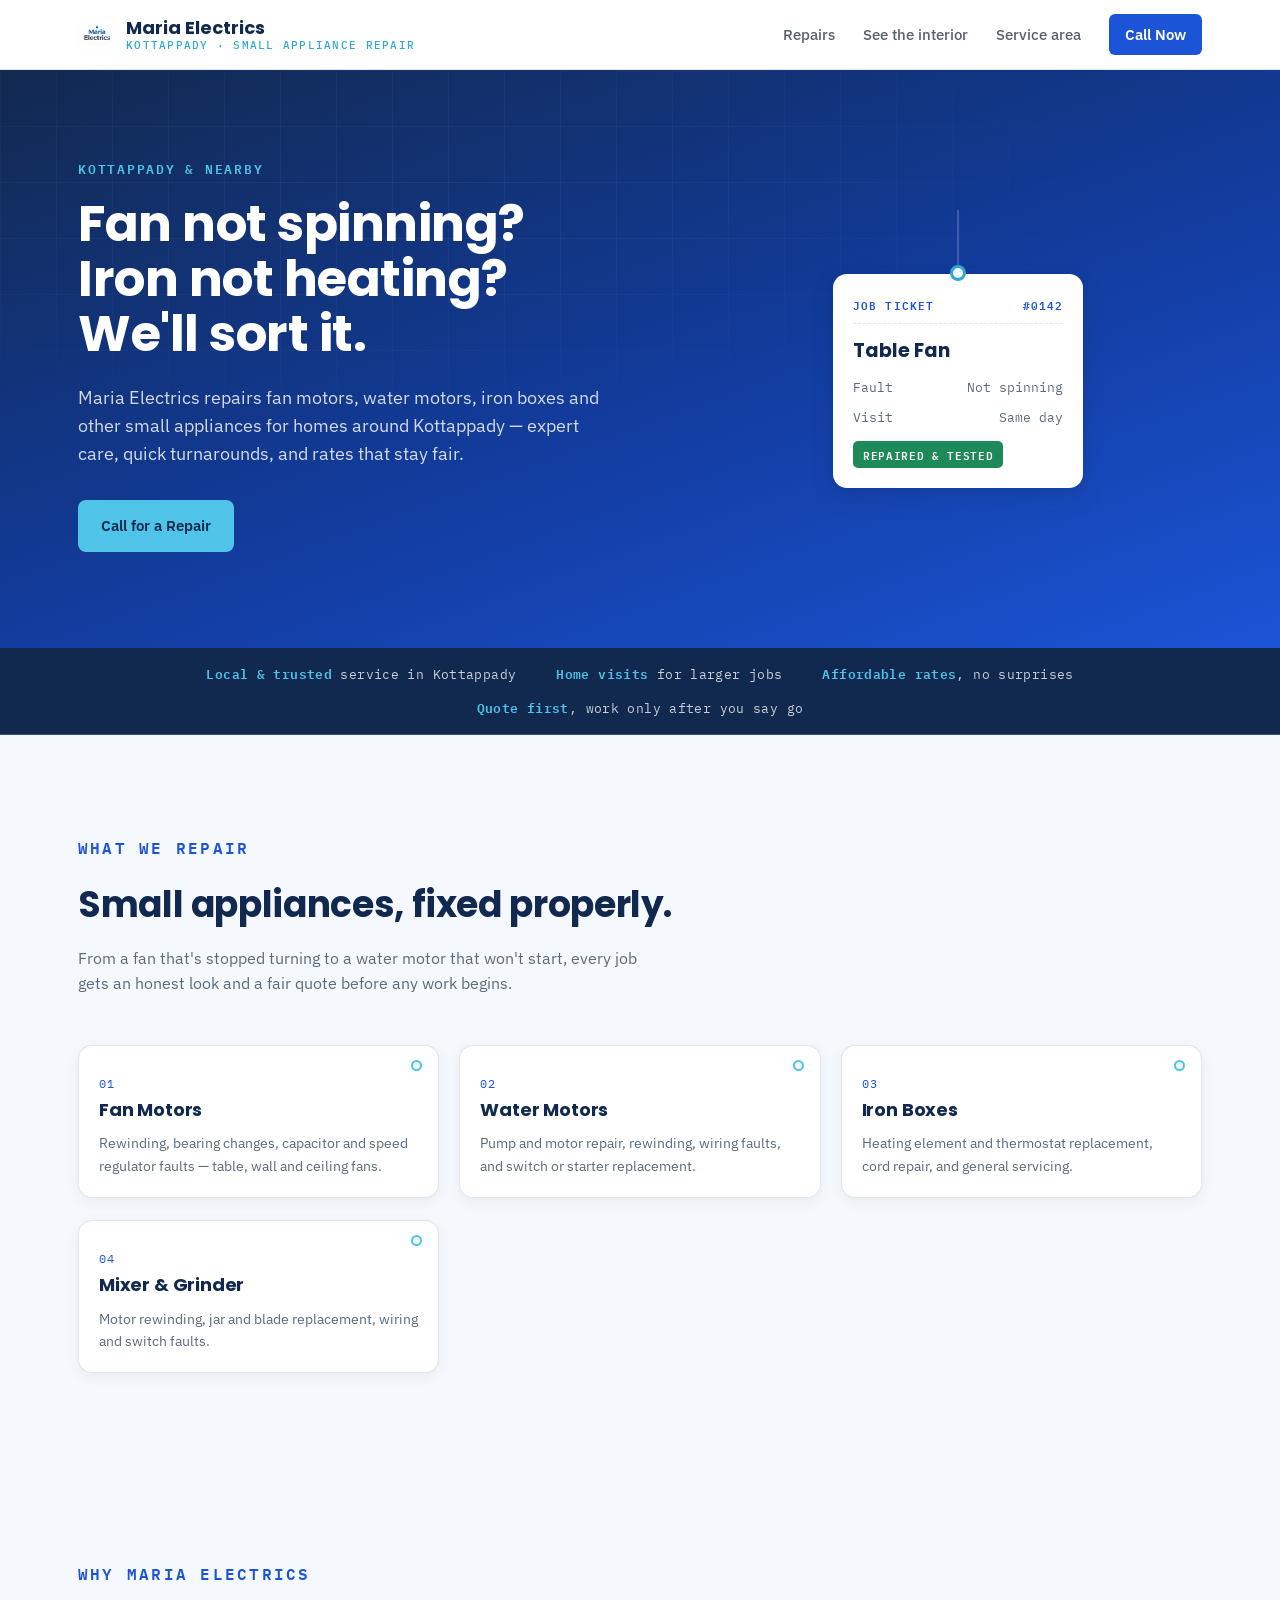
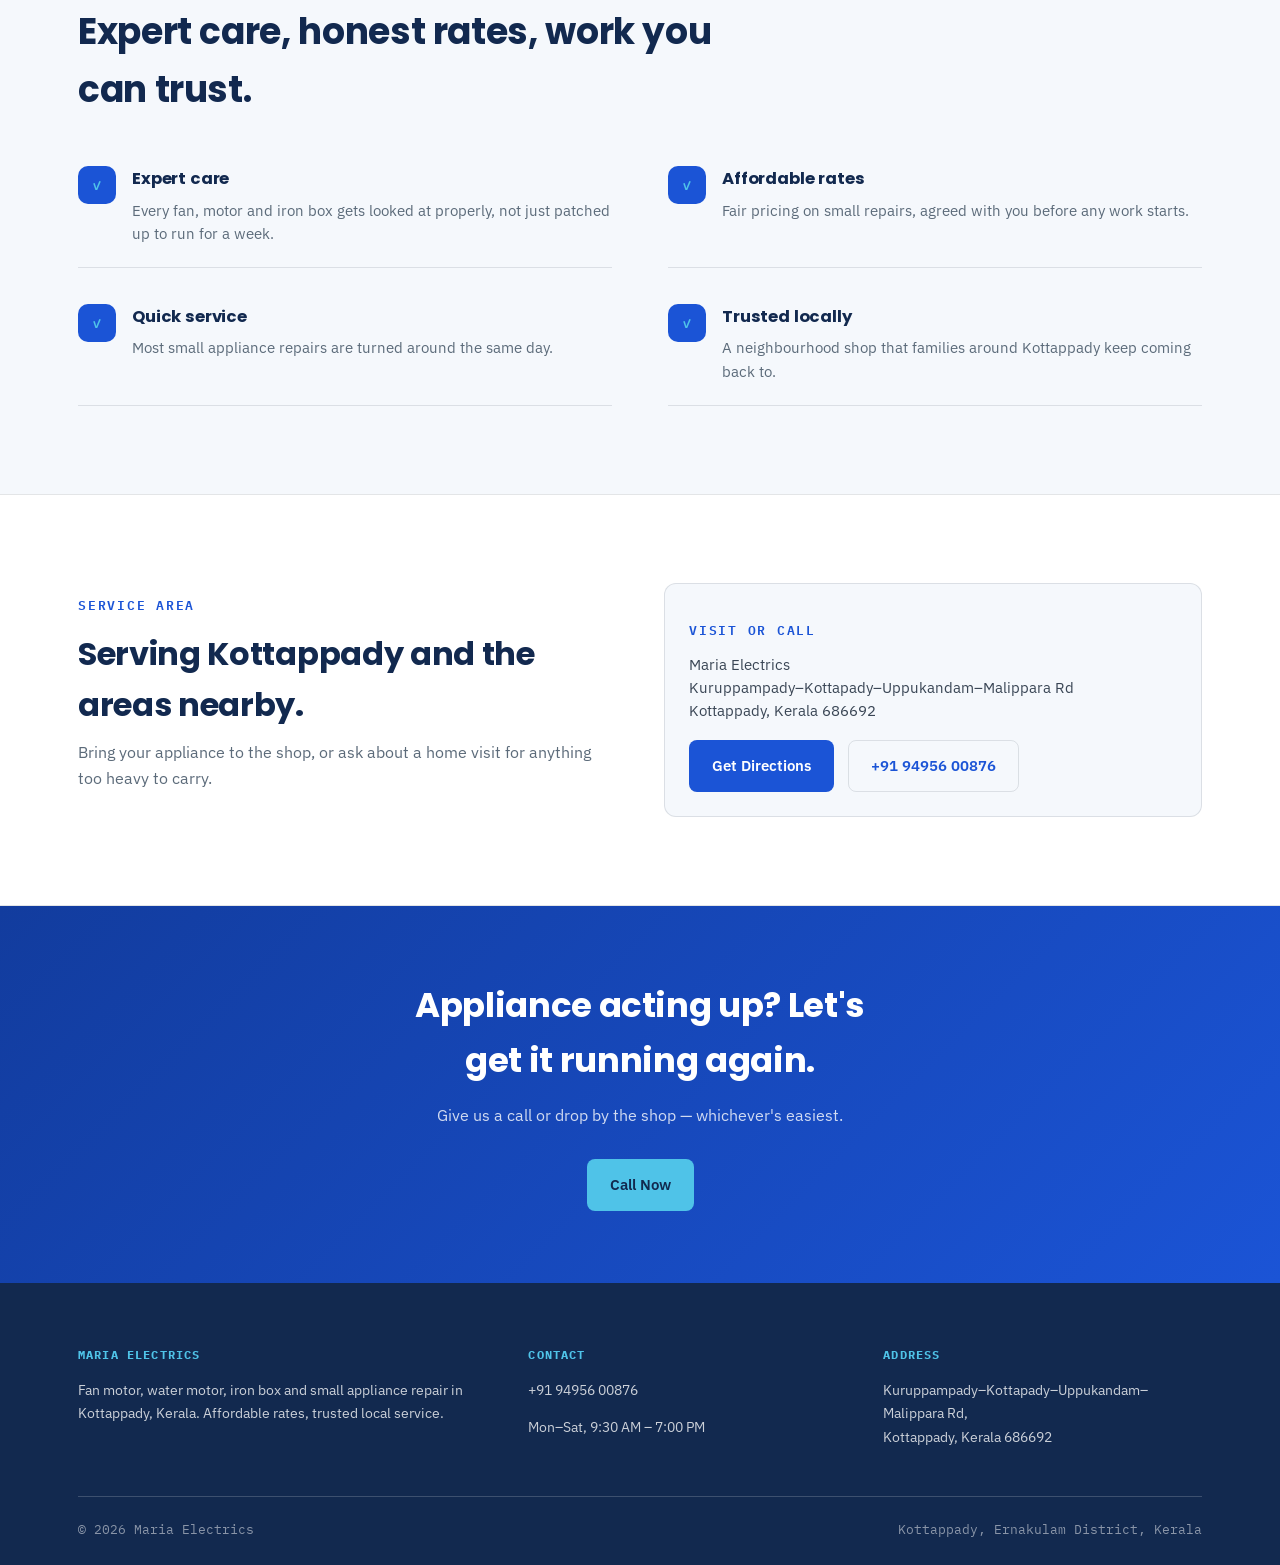
==== index.html @ 31d43aa4 "Update index.html" ====
<!DOCTYPE html>
<html lang="en">
<head>
<meta charset="UTF-8">
<meta name="viewport" content="width=device-width, initial-scale=1.0">
<title>Maria Electrics — Fan, Water Motor &amp; Iron Box Repair, Kottappady</title>
<meta name="description" content="Maria Electrics repairs fan motors, water motors, iron boxes and other small appliances for homes around Kottappady, Kerala. Affordable, quick, trusted local service.">
<link rel="icon" type="image/png" href="maria-electrics-logo.png">
<link rel="preconnect" href="https://fonts.googleapis.com">
<link rel="preconnect" href="https://fonts.gstatic.com" crossorigin>
<link href="https://fonts.googleapis.com/css2?family=Poppins:wght@500;600;700;800&family=IBM+Plex+Sans:wght@400;500;600&family=IBM+Plex+Mono:wght@500;600&display=swap" rel="stylesheet">
<link rel="stylesheet" href="styles.css">
</head>
<body>

<header>
  <div class="nav">
    <a href="#top" class="brand">
      <span class="brand-mark"><img src="maria-electrics-logo.png" alt="Maria Electrics logo"></span>
      <span class="brand-text">Maria Electrics<span>Kottappady · Small Appliance Repair</span></span>
    </a>
    <nav class="links">
      <a href="#services">Repairs</a>
      <a href="inside-the-repair.html">See the interior</a>
      <a href="#area">Service area</a>
      <a href="tel:+919495600876" class="nav-cta">Call Now</a>
    </nav>
  </div>
</header>

<main id="top">

  <!-- HERO -->
  <section class="hero">
    <div class="wrap hero-grid">
      <div>
        <p class="eyebrow">Kottappady &amp; nearby</p>
        <h1>Fan not spinning? Iron not heating? We'll sort it.</h1>
        <p class="lede">Maria Electrics repairs fan motors, water motors, iron boxes and other small appliances for homes around Kottappady — expert care, quick turnarounds, and rates that stay fair.</p>
        <div class="cta-row">
          <a class="btn btn-primary" href="tel:+919495600876">Call for a Repair</a>
        </div>
      </div>
      <div class="hero-tag-wrap">
        <div>
          <div class="hook"></div>
          <div class="tag">
            <div class="tag-hole"></div>
            <div class="tag-eyebrow"><span>Job Ticket</span><span>#0142</span></div>
            <div class="tag-item">Table Fan</div>
            <div class="tag-row"><span>Fault</span><span>Not spinning</span></div>
            <div class="tag-row"><span>Visit</span><span>Same day</span></div>
            <span class="tag-status">Repaired &amp; tested</span>
          </div>
        </div>
      </div>
    </div>
  </section>

  <div class="trust">
    <div class="wrap">
      <span><strong>Local &amp; trusted</strong> service in Kottappady</span>
      <span><strong>Home visits</strong> for larger jobs</span>
      <span><strong>Affordable rates</strong>, no surprises</span>
      <span><strong>Quote first</strong>, work only after you say go</span>
    </div>
  </div>

  <!-- SERVICES -->
  <section class="services" id="services">
    <div class="wrap">
      <div class="section-head">
        <p class="eyebrow">What we repair</p>
        <h2>Small appliances, fixed properly.</h2>
        <p>From a fan that's stopped turning to a water motor that won't start, every job gets an honest look and a fair quote before any work begins.</p>
      </div>
      <div class="service-grid">

        <div class="svc"><div class="svc-hole"></div>
          <span class="svc-no">01</span>
          <h3>Fan Motors</h3>
          <p>Rewinding, bearing changes, capacitor and speed regulator faults — table, wall and ceiling fans.</p>
        </div>

        <div class="svc"><div class="svc-hole"></div>
          <span class="svc-no">02</span>
          <h3>Water Motors</h3>
          <p>Pump and motor repair, rewinding, wiring faults, and switch or starter replacement.</p>
        </div>

        <div class="svc"><div class="svc-hole"></div>
          <span class="svc-no">03</span>
          <h3>Iron Boxes</h3>
          <p>Heating element and thermostat replacement, cord repair, and general servicing.</p>
        </div>

        <div class="svc"><div class="svc-hole"></div>
          <span class="svc-no">04</span>
          <h3>Mixer &amp; Grinder</h3>
          <p>Motor rewinding, jar and blade replacement, wiring and switch faults.</p>
        </div>

      </div>
    </div>
  </section>

  <!-- WHY US -->
  <section class="why">
    <div class="wrap">
      <div class="section-head">
        <p class="eyebrow">Why Maria Electrics</p>
        <h2>Expert care, honest rates, work you can trust.</h2>
      </div>
      <div class="why-grid">
        <div class="why-item">
          <div class="why-mark">✓</div>
          <div><h3>Expert care</h3><p>Every fan, motor and iron box gets looked at properly, not just patched up to run for a week.</p></div>
        </div>
        <div class="why-item">
          <div class="why-mark">✓</div>
          <div><h3>Affordable rates</h3><p>Fair pricing on small repairs, agreed with you before any work starts.</p></div>
        </div>
        <div class="why-item">
          <div class="why-mark">✓</div>
          <div><h3>Quick service</h3><p>Most small appliance repairs are turned around the same day.</p></div>
        </div>
        <div class="why-item">
          <div class="why-mark">✓</div>
          <div><h3>Trusted locally</h3><p>A neighbourhood shop that families around Kottappady keep coming back to.</p></div>
        </div>
      </div>
    </div>
  </section>

  <!-- SERVICE AREA -->
  <section class="area" id="area">
    <div class="wrap area-grid">
      <div>
        <p class="eyebrow" style="color:var(--blue);">Service area</p>
        <h2>Serving Kottappady and the areas nearby.</h2>
        <p style="color:var(--ink-soft); margin-top:10px;">Bring your appliance to the shop, or ask about a home visit for anything too heavy to carry.</p>
      </div>
      <div class="addr-card" id="contact">
        <p class="eyebrow">Visit or call</p>
        <address>
          Maria Electrics<br>
          Kuruppampady–Kottapady–Uppukandam–Malippara Rd<br>
          Kottappady, Kerala 686692
        </address>
        <div class="cta-row">
          <a class="btn btn-primary" href="https://www.google.com/search?sca_esv=02dd35fa167910c1&hl=en&authuser=0&sxsrf=APpeQntZdxmz0Cd2127L7jMZvnrsMXalaQ:1787042710454&q=maria+electric+works+kottappady+address&ludocid=1901605057177535099&sa=X&ved=2ahUKEwiLzNHv5KmWAxVCkeEIHZu9DvUQ6BN6BAgmEAI" target="_blank" rel="noopener">Get Directions</a>
          <a class="btn btn-ghost" style="color:var(--blue); border-color:var(--line);" href="tel:+919495600876">+91 94956 00876</a>
        </div>
      </div>
    </div>
  </section>

  <!-- CTA BANNER -->
  <section class="cta-banner">
    <div class="wrap">
      <h2>Appliance acting up? Let's get it running again.</h2>
      <p>Give us a call or drop by the shop — whichever's easiest.</p>
      <div class="cta-row">
        <a class="btn btn-primary" href="tel:+919495600876">Call Now</a>
      </div>
    </div>
  </section>

</main>

<footer>
  <div class="wrap">
    <div class="foot-grid">
      <div>
        <h4>Maria Electrics</h4>
        <p>Fan motor, water motor, iron box and small appliance repair in Kottappady, Kerala. Affordable rates, trusted local service.</p>
      </div>
      <div>
        <h4>Contact</h4>
        <p><a href="tel:+919495600876">+91 94956 00876</a></p>
        <p>Mon–Sat, 9:30 AM – 7:00 PM</p>
      </div>
      <div>
        <h4>Address</h4>
        <p>Kuruppampady–Kottapady–Uppukandam–Malippara Rd,<br>Kottappady, Kerala 686692</p>
      </div>
    </div>
    <div class="foot-bottom">
      <span>© <span id="year"></span> Maria Electrics</span>
      <span>Kottappady, Ernakulam District, Kerala</span>
    </div>
  </div>
</footer>

<script>
  document.getElementById('year').textContent = new Date().getFullYear();
</script>

</body>
</html>
---- styles.css ----
:root{
    /* palette drawn from the Maria Electrics logo */
    --paper:#F5F8FC;
    --paper-dim:#E9EFF7;
    --ink:#3A4655;
    --ink-soft:#5C6B7A;
    --blue:#1B54D6;
    --blue-deep:#123C9E;
    --blue-ink:#12294F;
    --cyan:#4FC3E8;
    --cyan-deep:#2FA9D4;
    --cream:#FFFFFF;
    --line: rgba(58,70,85,0.14);
    --line-on-blue: rgba(255,255,255,0.18);
    --radius-tag: 4px 16px 4px 16px;
    --shadow-tag: 0 10px 24px rgba(18,41,79,0.14), 0 2px 6px rgba(18,41,79,0.08);
  }

  *{box-sizing:border-box;}
  html{scroll-behavior:smooth;}
  @media (prefers-reduced-motion: reduce){
    html{scroll-behavior:auto;}
    *{animation-duration:0.001ms !important; animation-iteration-count:1 !important; transition-duration:0.001ms !important;}
  }

  body{
    margin:0;
    background:var(--paper);
    color:var(--ink);
    font-family:'IBM Plex Sans', sans-serif;
    font-size:16px;
    line-height:1.6;
    -webkit-font-smoothing:antialiased;
  }

  h1,h2,h3{
    font-family:'Poppins', sans-serif;
    margin:0;
    color:var(--blue-ink);
    letter-spacing:-0.01em;
  }

  a{color:inherit;}
  img{max-width:100%; display:block;}

  .wrap{
    max-width:1180px;
    margin:0 auto;
    padding:0 28px;
  }

  .mono{
    font-family:'IBM Plex Mono', monospace;
    letter-spacing:0.04em;
  }

  .eyebrow{
    font-family:'IBM Plex Mono', monospace;
    text-transform:uppercase;
    font-size:12.5px;
    letter-spacing:0.14em;
    font-weight:600;
  }

  :focus-visible{
    outline:2.5px solid var(--cyan);
    outline-offset:3px;
  }

  /* ---------- NAV ---------- */
  header{
    position:sticky;
    top:0;
    z-index:50;
    background:var(--cream);
    border-bottom:1px solid var(--line);
  }
  .nav{
    display:flex;
    align-items:center;
    justify-content:space-between;
    padding:14px 28px;
    max-width:1180px;
    margin:0 auto;
  }
  .brand{
    display:flex;
    align-items:center;
    gap:10px;
    color:var(--blue-ink);
    text-decoration:none;
  }
  .brand-mark{
    width:38px; height:38px;
    border-radius:9px;
    flex-shrink:0;
    overflow:hidden;
    background:#fff;
    display:flex;align-items:center;justify-content:center;
  }
  .brand-mark img{width:100%; height:100%; object-fit:contain;}
  .brand-text{
    font-family:'Poppins', sans-serif;
    font-weight:700;
    font-size:18px;
    line-height:1.1;
  }
  .brand-text span{
    display:block;
    font-family:'IBM Plex Mono', monospace;
    font-weight:500;
    font-size:10.5px;
    letter-spacing:0.12em;
    color:var(--cyan-deep);
    text-transform:uppercase;
    margin-top:2px;
  }
  nav.links{
    display:flex;
    gap:28px;
    align-items:center;
  }
  nav.links a{
    text-decoration:none;
    color:var(--ink);
    font-size:14.5px;
    font-weight:500;
    opacity:0.85;
    transition:opacity 0.15s ease;
  }
  nav.links a:hover{opacity:1;}
  .nav-cta{
    background:var(--blue);
    color:#fff !important;
    padding:9px 16px;
    border-radius:6px;
    font-weight:600 !important;
    opacity:1 !important;
  }
  .nav-cta:hover{background:var(--blue-deep);}
  @media (max-width:760px){
    nav.links a:not(.nav-cta){display:none;}
  }

  /* ---------- HERO ---------- */
  .hero{
    background: linear-gradient(160deg, var(--blue-ink) 0%, var(--blue-deep) 55%, var(--blue) 100%);
    color:#fff;
    position:relative;
    overflow:hidden;
    padding:76px 0 96px;
  }
  .hero::before{
    content:"";
    position:absolute;
    inset:0;
    background-image:
      linear-gradient(var(--line-on-blue) 1px, transparent 1px),
      linear-gradient(90deg, var(--line-on-blue) 1px, transparent 1px);
    background-size:56px 56px;
    opacity:0.3;
    mask-image:radial-gradient(ellipse 80% 60% at 30% 20%, black, transparent 75%);
  }
  .hero-grid{
    position:relative;
    display:grid;
    grid-template-columns:1.1fr 0.9fr;
    gap:40px;
    align-items:center;
  }
  @media (max-width:900px){
    .hero-grid{grid-template-columns:1fr; text-align:left;}
    .hero-tag-wrap{margin-top:44px; justify-content:flex-start;}
  }
  .hero .eyebrow{color:var(--cyan);}
  .hero h1{
    font-size:clamp(32px, 4.8vw, 50px);
    line-height:1.1;
    margin:18px 0 22px;
    max-width:14ch;
    color:#fff;
  }
  .hero p.lede{
    font-size:17.5px;
    color:rgba(255,255,255,0.82);
    max-width:48ch;
    margin-bottom:32px;
  }
  .cta-row{
    display:flex;
    gap:14px;
    flex-wrap:wrap;
  }
  .btn{
    display:inline-flex;
    align-items:center;
    gap:8px;
    padding:13px 22px;
    border-radius:8px;
    font-weight:600;
    font-size:15px;
    text-decoration:none;
    border:1.5px solid transparent;
    transition:transform 0.15s ease, background 0.15s ease;
  }
  .btn:hover{transform:translateY(-1px);}
  .btn-primary{
    background:var(--cyan);
    color:var(--blue-ink);
  }
  .btn-primary:hover{background:#7ad4ee;}
  .btn-ghost{
    background:transparent;
    color:#fff;
    border-color:var(--line-on-blue);
  }
  .btn-ghost:hover{background:rgba(255,255,255,0.08);}

  /* hanging repair tag — signature element */
  .hero-tag-wrap{
    display:flex;
    justify-content:center;
    position:relative;
  }
  .hook{
    width:2px;
    height:64px;
    background:var(--line-on-blue);
    margin:0 auto;
  }
  .tag{
    position:relative;
    background:#fff;
    color:var(--ink);
    width:250px;
    border-radius:14px;
    box-shadow:var(--shadow-tag);
    padding:22px 20px 20px;
    transform-origin:top center;
    animation:sway 5.5s ease-in-out infinite;
  }
  @keyframes sway{
    0%,100%{transform:rotate(-2.5deg);}
    50%{transform:rotate(2.5deg);}
  }
  .tag-hole{
    position:absolute;
    top:-9px; left:50%;
    transform:translateX(-50%);
    width:16px; height:16px;
    border-radius:50%;
    background:var(--paper);
    border:3px solid var(--cyan-deep);
  }
  .tag-eyebrow{
    font-family:'IBM Plex Mono', monospace;
    font-size:11px;
    letter-spacing:0.1em;
    text-transform:uppercase;
    color:var(--blue);
    font-weight:600;
    border-bottom:1px dashed var(--line);
    padding-bottom:10px;
    margin-bottom:12px;
    display:flex;
    justify-content:space-between;
  }
  .tag-item{font-family:'Poppins',sans-serif; font-weight:700; font-size:19px; margin-bottom:4px; color:var(--blue-ink);}
  .tag-row{
    display:flex;
    justify-content:space-between;
    font-size:12.5px;
    color:var(--ink-soft);
    margin-top:10px;
    font-family:'IBM Plex Mono', monospace;
  }
  .tag-status{
    display:inline-block;
    margin-top:14px;
    background:#1E8A5A;
    color:#fff;
    font-size:11px;
    font-weight:600;
    letter-spacing:0.06em;
    padding:5px 10px;
    border-radius:5px;
    text-transform:uppercase;
    font-family:'IBM Plex Mono', monospace;
  }

  /* ---------- TRUST STRIP ---------- */
  .trust{
    background:var(--blue-ink);
    color:#fff;
    padding:16px 0;
    border-bottom:1px solid var(--line-on-blue);
  }
  .trust .wrap{
    display:flex;
    flex-wrap:wrap;
    gap:14px 40px;
    justify-content:center;
    font-family:'IBM Plex Mono', monospace;
    font-size:12.5px;
    letter-spacing:0.03em;
    color:rgba(255,255,255,0.78);
    text-align:center;
  }
  .trust strong{color:var(--cyan); font-weight:600;}

  /* ---------- SECTIONS GENERAL ---------- */
  section{padding:88px 0;}
  .section-head{
    max-width:640px;
    margin-bottom:48px;
  }
  .section-head .eyebrow{color:var(--blue);}
  .section-head h2{
    font-size:clamp(26px,3.4vw,36px);
    margin-top:12px;
  }
  .section-head p{
    color:var(--ink-soft);
    margin-top:12px;
    font-size:16px;
    max-width:56ch;
  }

  /* ---------- SERVICES (tag grid) ---------- */
  .services{background:var(--paper);}
  .service-grid{
    display:grid;
    grid-template-columns:repeat(3, 1fr);
    gap:22px 20px;
  }
  @media (max-width:900px){.service-grid{grid-template-columns:repeat(2,1fr);}}
  @media (max-width:560px){.service-grid{grid-template-columns:1fr;}}

  .svc{
    background:#fff;
    border-radius:14px;
    padding:24px 20px 20px;
    position:relative;
    box-shadow:0 4px 14px rgba(18,41,79,0.06);
    border:1px solid var(--line);
  }
  .svc-hole{
    position:absolute;
    top:14px; right:16px;
    width:11px;height:11px;
    border-radius:50%;
    border:2.5px solid var(--cyan);
    background:var(--paper);
  }
  .svc h3{
    font-size:18px;
    padding-right:20px;
  }
  .svc p{
    color:var(--ink-soft);
    font-size:14px;
    margin:8px 0 0;
  }
  .svc-no{
    font-family:'IBM Plex Mono', monospace;
    font-size:11.5px;
    color:var(--blue);
    letter-spacing:0.08em;
  }

  /* ---------- PROCESS ---------- */
  .process{background:var(--blue-ink); color:#fff;}
  .process .section-head .eyebrow{color:var(--cyan);}
  .process .section-head p{color:rgba(255,255,255,0.75);}
  .steps{
    display:grid;
    grid-template-columns:repeat(4,1fr);
    gap:0;
    border-top:1px solid var(--line-on-blue);
  }
  @media (max-width:900px){.steps{grid-template-columns:1fr 1fr;}}
  @media (max-width:560px){.steps{grid-template-columns:1fr;}}
  .step{
    padding:26px 22px 26px 0;
    border-right:1px solid var(--line-on-blue);
  }
  .steps .step:last-child{border-right:none;}
  .step-no{
    font-family:'IBM Plex Mono', monospace;
    color:var(--cyan);
    font-size:13px;
    font-weight:600;
  }
  .step h3{
    font-size:18px;
    margin:10px 0 8px;
    color:#fff;
  }
  .step p{
    color:rgba(255,255,255,0.72);
    font-size:14px;
    margin:0;
  }

  /* ---------- WHY US ---------- */
  .why{background:var(--paper);}
  .why-grid{
    display:grid;
    grid-template-columns:1fr 1fr;
    gap:36px 56px;
  }
  @media (max-width:760px){.why-grid{grid-template-columns:1fr;}}
  .why-item{
    display:flex;
    gap:16px;
    padding-bottom:22px;
    border-bottom:1px solid var(--line);
  }
  .why-mark{
    flex-shrink:0;
    width:38px; height:38px;
    border-radius:10px;
    background:var(--blue);
    color:var(--cyan);
    display:flex;align-items:center;justify-content:center;
    font-family:'IBM Plex Mono', monospace;
    font-weight:600;
    font-size:13px;
  }
  .why-item h3{font-size:16.5px; margin-bottom:6px;}
  .why-item p{font-size:14.5px; color:var(--ink-soft); margin:0;}

  /* ---------- SERVICE AREA ---------- */
  .area{background:#fff; border-top:1px solid var(--line); border-bottom:1px solid var(--line);}
  .area-grid{
    display:grid;
    grid-template-columns:1fr 1fr;
    gap:48px;
    align-items:start;
  }
  @media (max-width:820px){.area-grid{grid-template-columns:1fr;}}
  .area h2{font-size:clamp(24px,3vw,32px);}
  .villages{
    list-style:none;
    padding:0;
    margin:20px 0 0;
    display:flex;
    flex-wrap:wrap;
    gap:10px;
  }
  .villages li{
    font-family:'IBM Plex Mono', monospace;
    font-size:12.5px;
    letter-spacing:0.03em;
    border:1px solid var(--cyan);
    color:var(--blue);
    padding:6px 12px;
    border-radius:999px;
  }
  .addr-card{
    background:var(--paper);
    border:1px solid var(--line);
    border-radius:12px;
    padding:24px;
  }
  .addr-card .eyebrow{color:var(--blue);}
  .addr-card address{
    font-style:normal;
    margin:12px 0 18px;
    font-size:15px;
    line-height:1.55;
  }
  .addr-card .btn-primary{background:var(--blue); color:#fff;}
  .addr-card .btn-primary:hover{background:var(--blue-deep);}

  /* ---------- CTA BANNER ---------- */
  .cta-banner{
    background: linear-gradient(135deg, var(--blue-deep), var(--blue));
    color:#fff;
    text-align:center;
    padding:72px 0;
  }
  .cta-banner h2{
    font-size:clamp(24px,3.6vw,34px);
    max-width:22ch;
    margin:0 auto 14px;
    color:#fff;
  }
  .cta-banner p{
    color:rgba(255,255,255,0.8);
    margin-bottom:30px;
  }
  .cta-banner .cta-row{justify-content:center;}

  /* ---------- PAGE HEADER (interior page) ---------- */
  .page-hero{
    background: linear-gradient(160deg, var(--blue-ink) 0%, var(--blue-deep) 55%, var(--blue) 100%);
    color:#fff;
    padding:56px 0 48px;
  }
  .page-hero .eyebrow{color:var(--cyan);}
  .page-hero h1{
    color:#fff;
    font-size:clamp(28px,4vw,42px);
    margin:14px 0 12px;
    max-width:18ch;
  }
  .page-hero p{
    color:rgba(255,255,255,0.82);
    max-width:52ch;
    font-size:16px;
  }
  .page-hero .hint{
    display:inline-flex;
    align-items:center;
    gap:8px;
    margin-top:20px;
    font-family:'IBM Plex Mono', monospace;
    font-size:12.5px;
    letter-spacing:0.04em;
    color:var(--cyan);
    border:1px solid rgba(79,195,232,0.4);
    padding:8px 14px;
    border-radius:999px;
  }

  /* ---------- SVG helper fills ---------- */
  .sv-blue{fill:var(--blue);}
  .sv-blue-ink{fill:var(--blue-ink);}
  .sv-cyan{fill:var(--cyan);}
  .sv-ink{fill:var(--ink);}
  .sv-ink-soft{fill:var(--ink-soft);}
  .sv-paper{fill:var(--paper);}
  .sv-paper-dim{fill:var(--paper-dim);}
  .sv-white{fill:#fff;}
  .sv-copper{fill:#C9822E;}
  .sv-stroke-ink{stroke:var(--ink); fill:none;}
  .sv-stroke-soft{stroke:var(--ink-soft); fill:none;}

  /* ---------- EXPLODED PARTS DIAGRAMS ---------- */
  .exploded-section{background:var(--paper);}
  .exploded-grid{
    display:grid;
    grid-template-columns:repeat(3, 1fr);
    gap:26px;
  }
  @media (max-width:980px){.exploded-grid{grid-template-columns:repeat(2,1fr);}}
  @media (max-width:620px){.exploded-grid{grid-template-columns:1fr;}}
  .exploded-card{
    background:#fff;
    border:1px solid var(--line);
    border-radius:16px;
    overflow:hidden;
    box-shadow:0 4px 14px rgba(18,41,79,0.06);
    display:flex;
    flex-direction:column;
  }
  .exploder{
    position:relative;
    background: radial-gradient(ellipse 90% 70% at 50% 30%, #ffffff 0%, var(--paper-dim) 100%);
    aspect-ratio:5/7;
    overflow:hidden;
    cursor:pointer;
  }
  .exploder svg{
    position:absolute;
    inset:0;
    width:100%;
    height:100%;
    display:block;
    overflow:visible;
  }
  .exploder .part{
    transition:transform 0.6s cubic-bezier(.22,.85,.28,1);
  }
  .exploder:not(:hover):not(.exploded) .part{
    transform:translateY(var(--cy,0px));
  }
  .exploder .part-label-group{
    opacity:0;
    transition:opacity 0.3s ease 0.05s;
  }
  .exploder:hover .part-label-group,
  .exploder.exploded .part-label-group{
    opacity:1;
  }
  .exploder-hint{
    position:absolute;
    left:50%; bottom:16px;
    transform:translateX(-50%);
    display:inline-flex;
    align-items:center;
    gap:6px;
    background:rgba(18,41,79,0.85);
    color:#fff;
    font-family:'IBM Plex Mono', monospace;
    font-size:10.5px;
    letter-spacing:0.05em;
    padding:6px 12px;
    border-radius:999px;
    white-space:nowrap;
    opacity:1;
    transition:opacity 0.25s ease;
    pointer-events:none;
  }
  .exploder:hover .exploder-hint,
  .exploder.exploded .exploder-hint{opacity:0;}
  .exploder-title{
    position:absolute;
    top:14px; left:14px;
    z-index:5;
    font-family:'IBM Plex Mono', monospace;
    font-size:10.5px;
    letter-spacing:0.06em;
    text-transform:uppercase;
    color:var(--blue);
    background:rgba(255,255,255,0.9);
    padding:5px 10px;
    border-radius:999px;
    pointer-events:none;
  }
  .exploded-caption{padding:20px 20px 22px;}
  .exploded-caption .svc-no{display:block; margin-bottom:4px;}
  .exploded-caption h2{font-size:19px; margin-bottom:6px;}
  .exploded-caption p{font-size:13.5px; color:var(--ink-soft); margin:0;}

  /* ---------- FOOTER ---------- */
  footer{
    background:var(--blue-ink);
    color:rgba(255,255,255,0.82);
    padding:48px 0 26px;
    font-size:14px;
  }
  .foot-grid{
    display:grid;
    grid-template-columns:1.3fr 1fr 1fr;
    gap:36px;
    padding-bottom:32px;
    border-bottom:1px solid var(--line-on-blue);
  }
  @media (max-width:700px){.foot-grid{grid-template-columns:1fr; gap:28px;}}
  footer h4{
    font-family:'IBM Plex Mono', monospace;
    text-transform:uppercase;
    font-size:11.5px;
    letter-spacing:0.1em;
    color:var(--cyan);
    margin-bottom:12px;
  }
  footer p, footer a{
    color:rgba(255,255,255,0.78);
    text-decoration:none;
    line-height:1.7;
  }
  footer a:hover{color:#fff;}
  .foot-bottom{
    display:flex;
    justify-content:space-between;
    flex-wrap:wrap;
    gap:10px;
    padding-top:22px;
    font-size:12.5px;
    color:rgba(255,255,255,0.5);
    font-family:'IBM Plex Mono', monospace;
  }
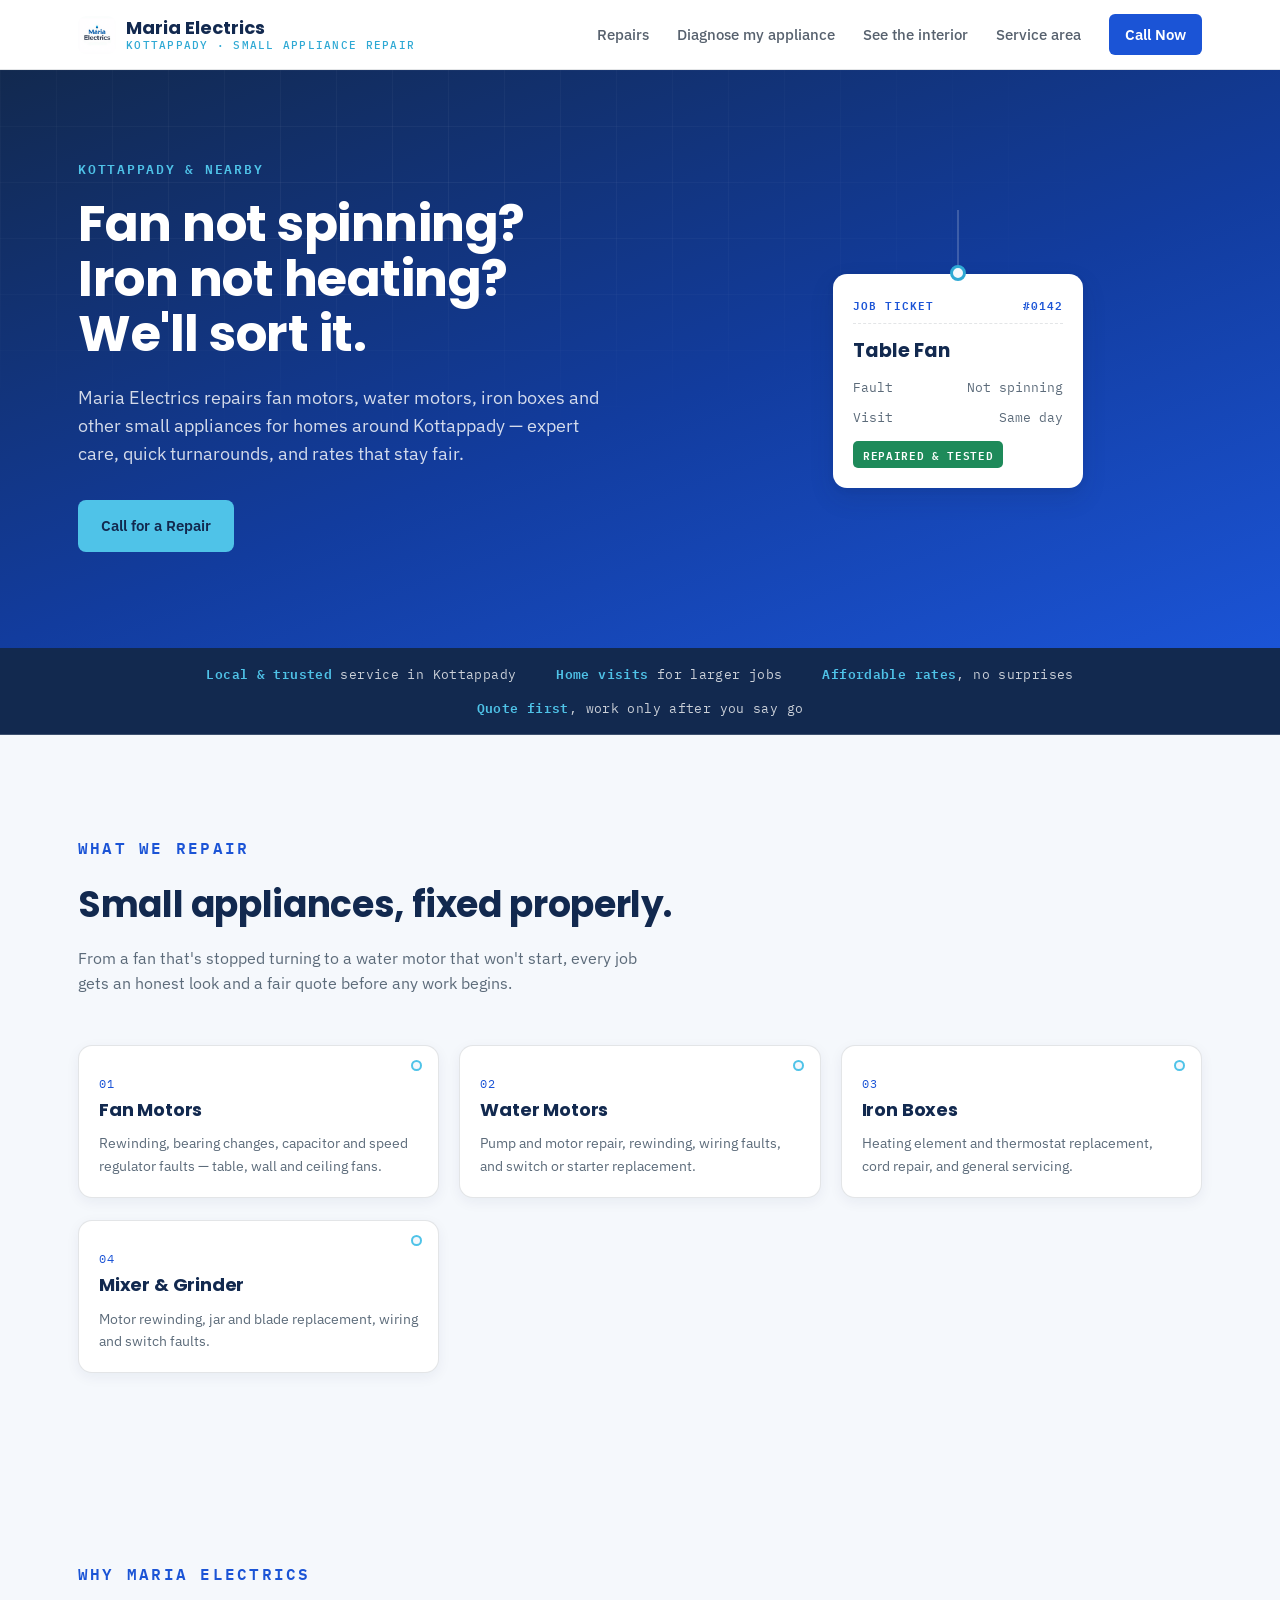
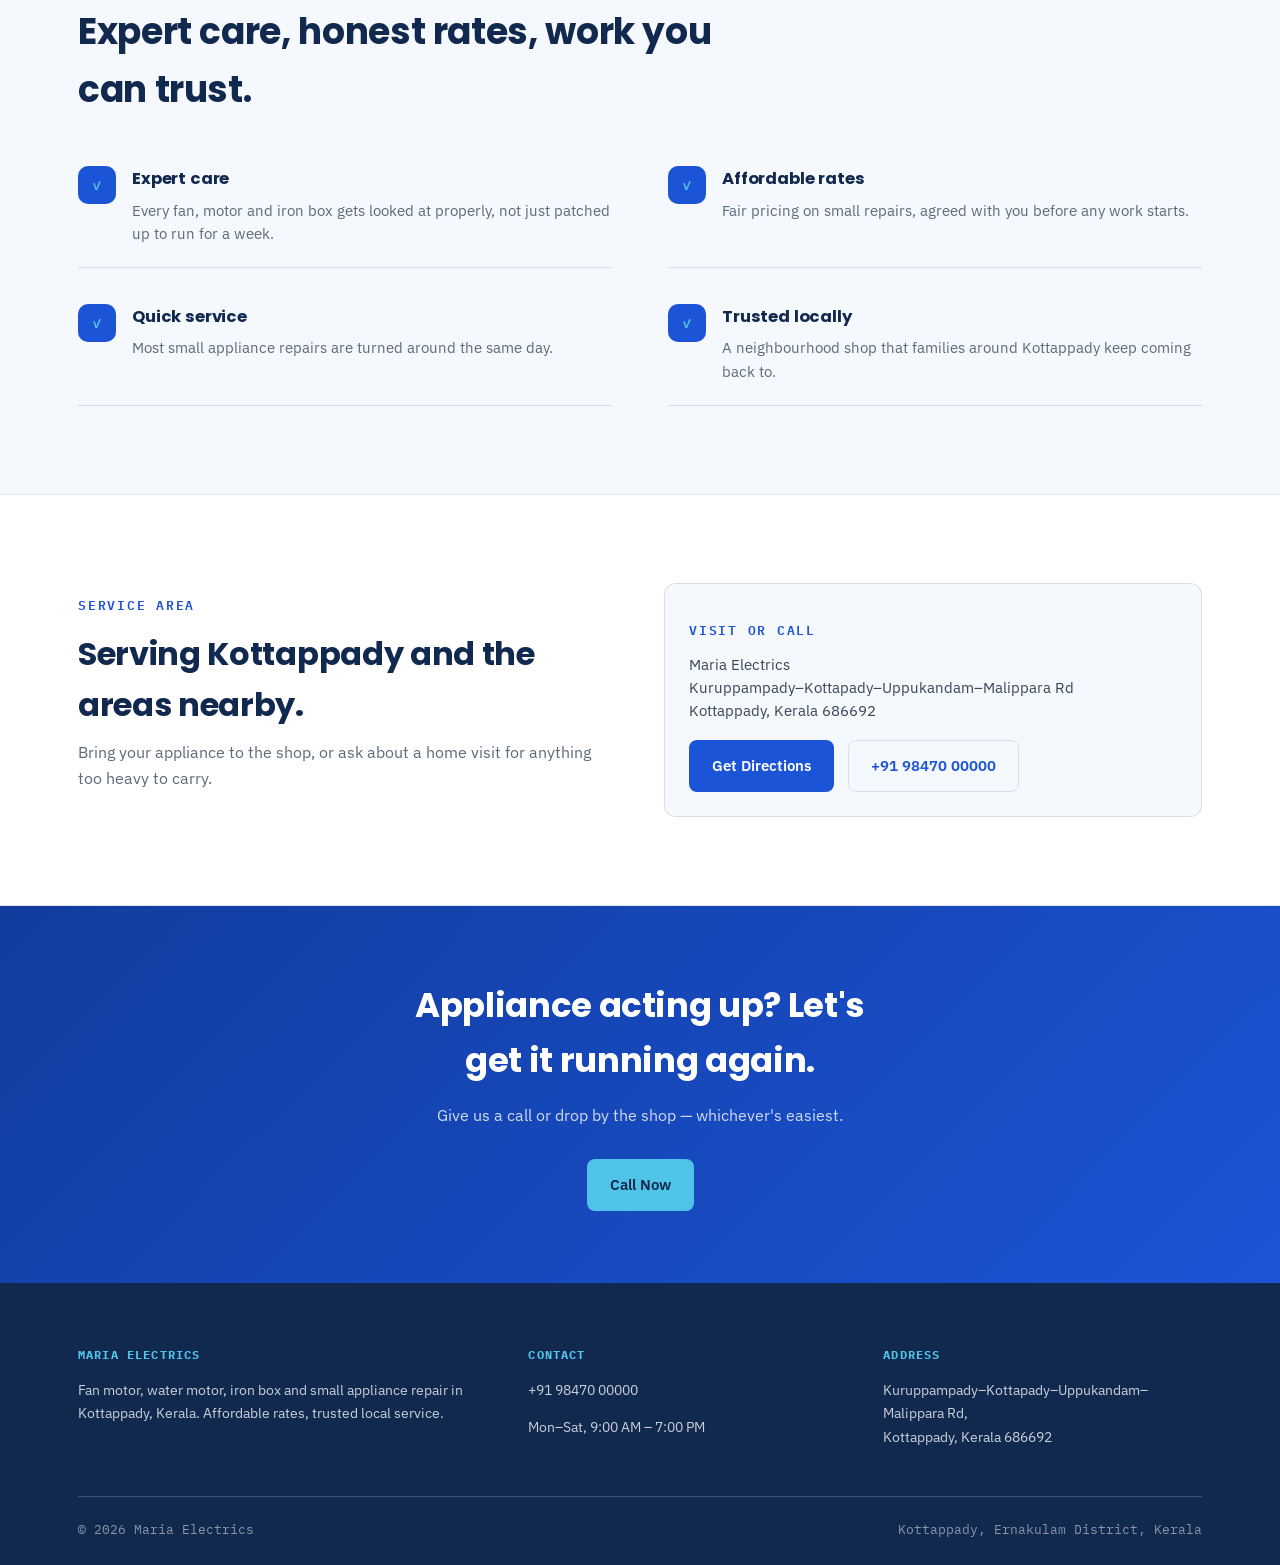
==== commit ad01c58a: "Add files via upload" ====
--- a/index.html
+++ b/index.html
@@ -21,9 +21,10 @@
     </a>
     <nav class="links">
       <a href="#services">Repairs</a>
+      <a href="diagnose.html">Diagnose my appliance</a>
       <a href="inside-the-repair.html">See the interior</a>
       <a href="#area">Service area</a>
-      <a href="tel:+919495600876" class="nav-cta">Call Now</a>
+      <a href="tel:+919847000000" class="nav-cta">Call Now</a>
     </nav>
   </div>
 </header>
@@ -38,7 +39,7 @@
         <h1>Fan not spinning? Iron not heating? We'll sort it.</h1>
         <p class="lede">Maria Electrics repairs fan motors, water motors, iron boxes and other small appliances for homes around Kottappady — expert care, quick turnarounds, and rates that stay fair.</p>
         <div class="cta-row">
-          <a class="btn btn-primary" href="tel:+919495600876">Call for a Repair</a>
+          <a class="btn btn-primary" href="tel:+919847000000">Call for a Repair</a>
         </div>
       </div>
       <div class="hero-tag-wrap">
@@ -149,7 +150,7 @@
         </address>
         <div class="cta-row">
           <a class="btn btn-primary" href="https://www.google.com/search?sca_esv=02dd35fa167910c1&hl=en&authuser=0&sxsrf=APpeQntZdxmz0Cd2127L7jMZvnrsMXalaQ:1787042710454&q=maria+electric+works+kottappady+address&ludocid=1901605057177535099&sa=X&ved=2ahUKEwiLzNHv5KmWAxVCkeEIHZu9DvUQ6BN6BAgmEAI" target="_blank" rel="noopener">Get Directions</a>
-          <a class="btn btn-ghost" style="color:var(--blue); border-color:var(--line);" href="tel:+919495600876">+91 94956 00876</a>
+          <a class="btn btn-ghost" style="color:var(--blue); border-color:var(--line);" href="tel:+919847000000">+91 98470 00000</a>
         </div>
       </div>
     </div>
@@ -161,7 +162,7 @@
       <h2>Appliance acting up? Let's get it running again.</h2>
       <p>Give us a call or drop by the shop — whichever's easiest.</p>
       <div class="cta-row">
-        <a class="btn btn-primary" href="tel:+919495600876">Call Now</a>
+        <a class="btn btn-primary" href="tel:+919847000000">Call Now</a>
       </div>
     </div>
   </section>
@@ -177,8 +178,8 @@
       </div>
       <div>
         <h4>Contact</h4>
-        <p><a href="tel:+919495600876">+91 94956 00876</a></p>
-        <p>Mon–Sat, 9:30 AM – 7:00 PM</p>
+        <p><a href="tel:+919847000000">+91 98470 00000</a></p>
+        <p>Mon–Sat, 9:00 AM – 7:00 PM</p>
       </div>
       <div>
         <h4>Address</h4>
--- a/styles.css
+++ b/styles.css
@@ -1,4 +1,4 @@
-:root{
+  :root{
     /* palette drawn from the Maria Electrics logo */
     --paper:#F5F8FC;
     --paper-dim:#E9EFF7;
@@ -624,6 +624,131 @@
   .exploded-caption h2{font-size:19px; margin-bottom:6px;}
   .exploded-caption p{font-size:13.5px; color:var(--ink-soft); margin:0;}
 
+  /* ---------- DIAGNOSTIC TOOL ---------- */
+  .diag-section{background:var(--paper);}
+  .diag-breadcrumb{
+    display:flex;
+    gap:8px;
+    align-items:center;
+    flex-wrap:wrap;
+    font-family:'IBM Plex Mono', monospace;
+    font-size:12px;
+    letter-spacing:0.04em;
+    color:var(--ink-soft);
+    margin-bottom:30px;
+  }
+  .diag-breadcrumb .dash{color:var(--line);}
+  .diag-breadcrumb .done{color:var(--blue); font-weight:600;}
+
+  .appliance-grid{
+    display:grid;
+    grid-template-columns:repeat(5, 1fr);
+    gap:14px;
+  }
+  @media (max-width:860px){.appliance-grid{grid-template-columns:repeat(3,1fr);}}
+  @media (max-width:520px){.appliance-grid{grid-template-columns:repeat(2,1fr);}}
+
+  .appliance-btn{
+    background:#fff;
+    border:1.5px solid var(--line);
+    border-radius:14px;
+    padding:20px 10px 16px;
+    display:flex;
+    flex-direction:column;
+    align-items:center;
+    gap:10px;
+    cursor:pointer;
+    color:var(--ink-soft);
+    font-family:'IBM Plex Sans', sans-serif;
+    transition: border-color 0.15s ease, box-shadow 0.15s ease, color 0.15s ease;
+  }
+  .appliance-btn svg{width:38px; height:38px; stroke:currentColor;}
+  .appliance-btn span{font-weight:600; font-size:13.5px; color:var(--ink); text-align:center;}
+  .appliance-btn:hover{border-color:var(--cyan);}
+  .appliance-btn.active{
+    border-color:var(--blue);
+    color:var(--blue);
+    box-shadow:0 0 0 3px rgba(27,84,214,0.12);
+  }
+
+  .symptom-panel{margin-top:40px;}
+  .symptom-list{display:flex; flex-direction:column; gap:10px;}
+  .symptom-btn{
+    text-align:left;
+    background:#fff;
+    border:1.5px solid var(--line);
+    border-radius:10px;
+    padding:14px 16px;
+    cursor:pointer;
+    font-size:14.5px;
+    color:var(--ink);
+    font-family:'IBM Plex Sans', sans-serif;
+    display:flex;
+    justify-content:space-between;
+    align-items:center;
+    gap:12px;
+    transition:border-color 0.15s ease;
+  }
+  .symptom-btn:hover{border-color:var(--cyan);}
+  .symptom-btn.active{border-color:var(--blue); background:var(--paper-dim);}
+  .symptom-btn .arrow{color:var(--blue); font-weight:700; flex-shrink:0;}
+
+  .diagnosis-card{
+    margin-top:40px;
+    background:#fff;
+    border:1.5px solid var(--line);
+    border-radius:16px;
+    padding:30px 28px;
+    box-shadow:0 4px 14px rgba(18,41,79,0.06);
+  }
+  .diagnosis-card h3{font-size:21px; margin:10px 0 10px;}
+  .diagnosis-card p.cause{color:var(--ink-soft); font-size:15px; margin-bottom:22px; max-width:62ch;}
+
+  .danger-banner{
+    display:flex;
+    gap:10px;
+    align-items:flex-start;
+    background:#FDECEC;
+    border:1px solid #F3B9B9;
+    color:#9A2A2A;
+    padding:14px 16px;
+    border-radius:10px;
+    font-size:13.5px;
+    margin-bottom:22px;
+  }
+  .danger-banner strong{display:block; margin-bottom:2px;}
+
+  .book-form{
+    display:grid;
+    grid-template-columns:1fr 1fr;
+    gap:12px;
+    margin-bottom:18px;
+    max-width:560px;
+  }
+  @media (max-width:560px){.book-form{grid-template-columns:1fr;}}
+  .book-form input{
+    padding:11px 13px;
+    border:1.5px solid var(--line);
+    border-radius:8px;
+    font-family:'IBM Plex Sans', sans-serif;
+    font-size:14px;
+    color:var(--ink);
+    background:var(--paper);
+  }
+  .book-form input:focus{outline:none; border-color:var(--blue);}
+  .diag-reset{
+    background:none;
+    border:none;
+    color:var(--ink-soft);
+    text-decoration:underline;
+    font-size:13px;
+    cursor:pointer;
+    font-family:'IBM Plex Sans', sans-serif;
+    padding:0;
+    margin-top:28px;
+  }
+  .diag-reset:hover{color:var(--ink);}
+
   /* ---------- FOOTER ---------- */
   footer{
     background:var(--blue-ink);
@@ -662,4 +787,4 @@
     font-size:12.5px;
     color:rgba(255,255,255,0.5);
     font-family:'IBM Plex Mono', monospace;
-  }
+  }
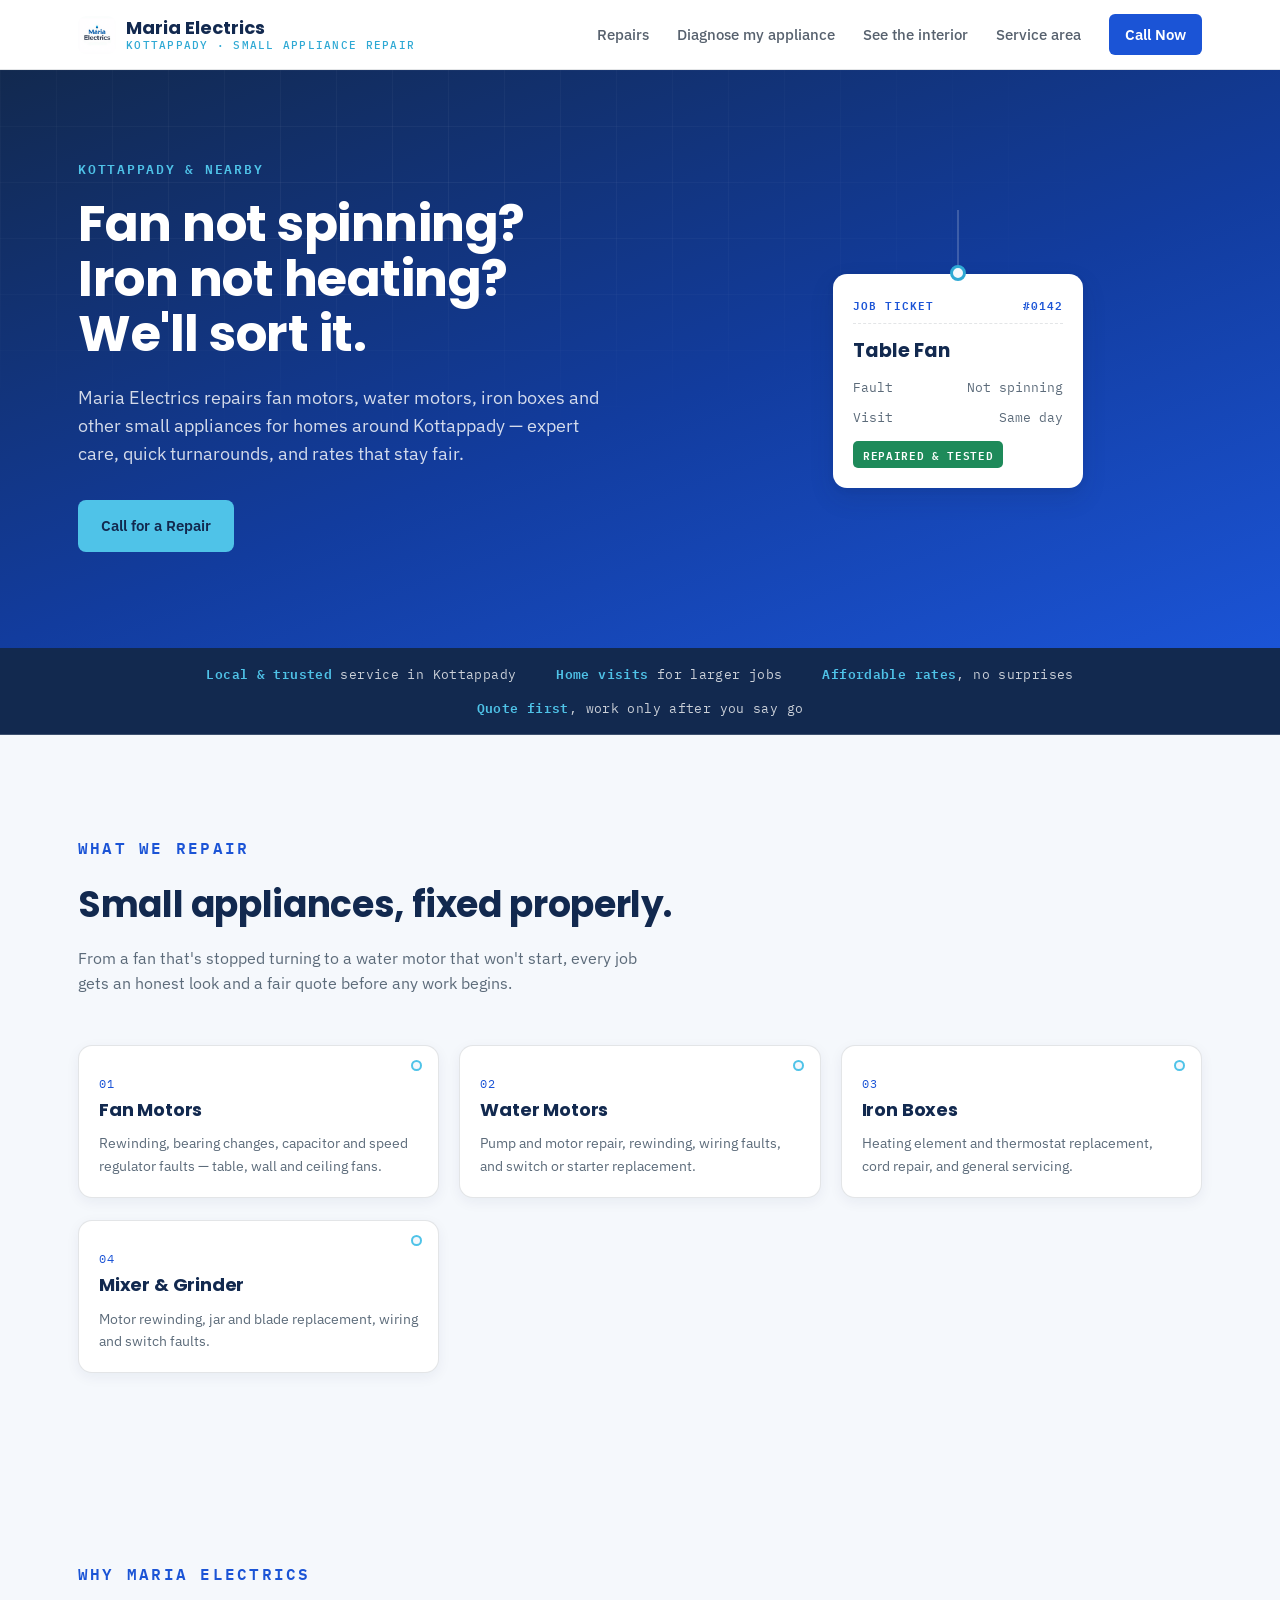
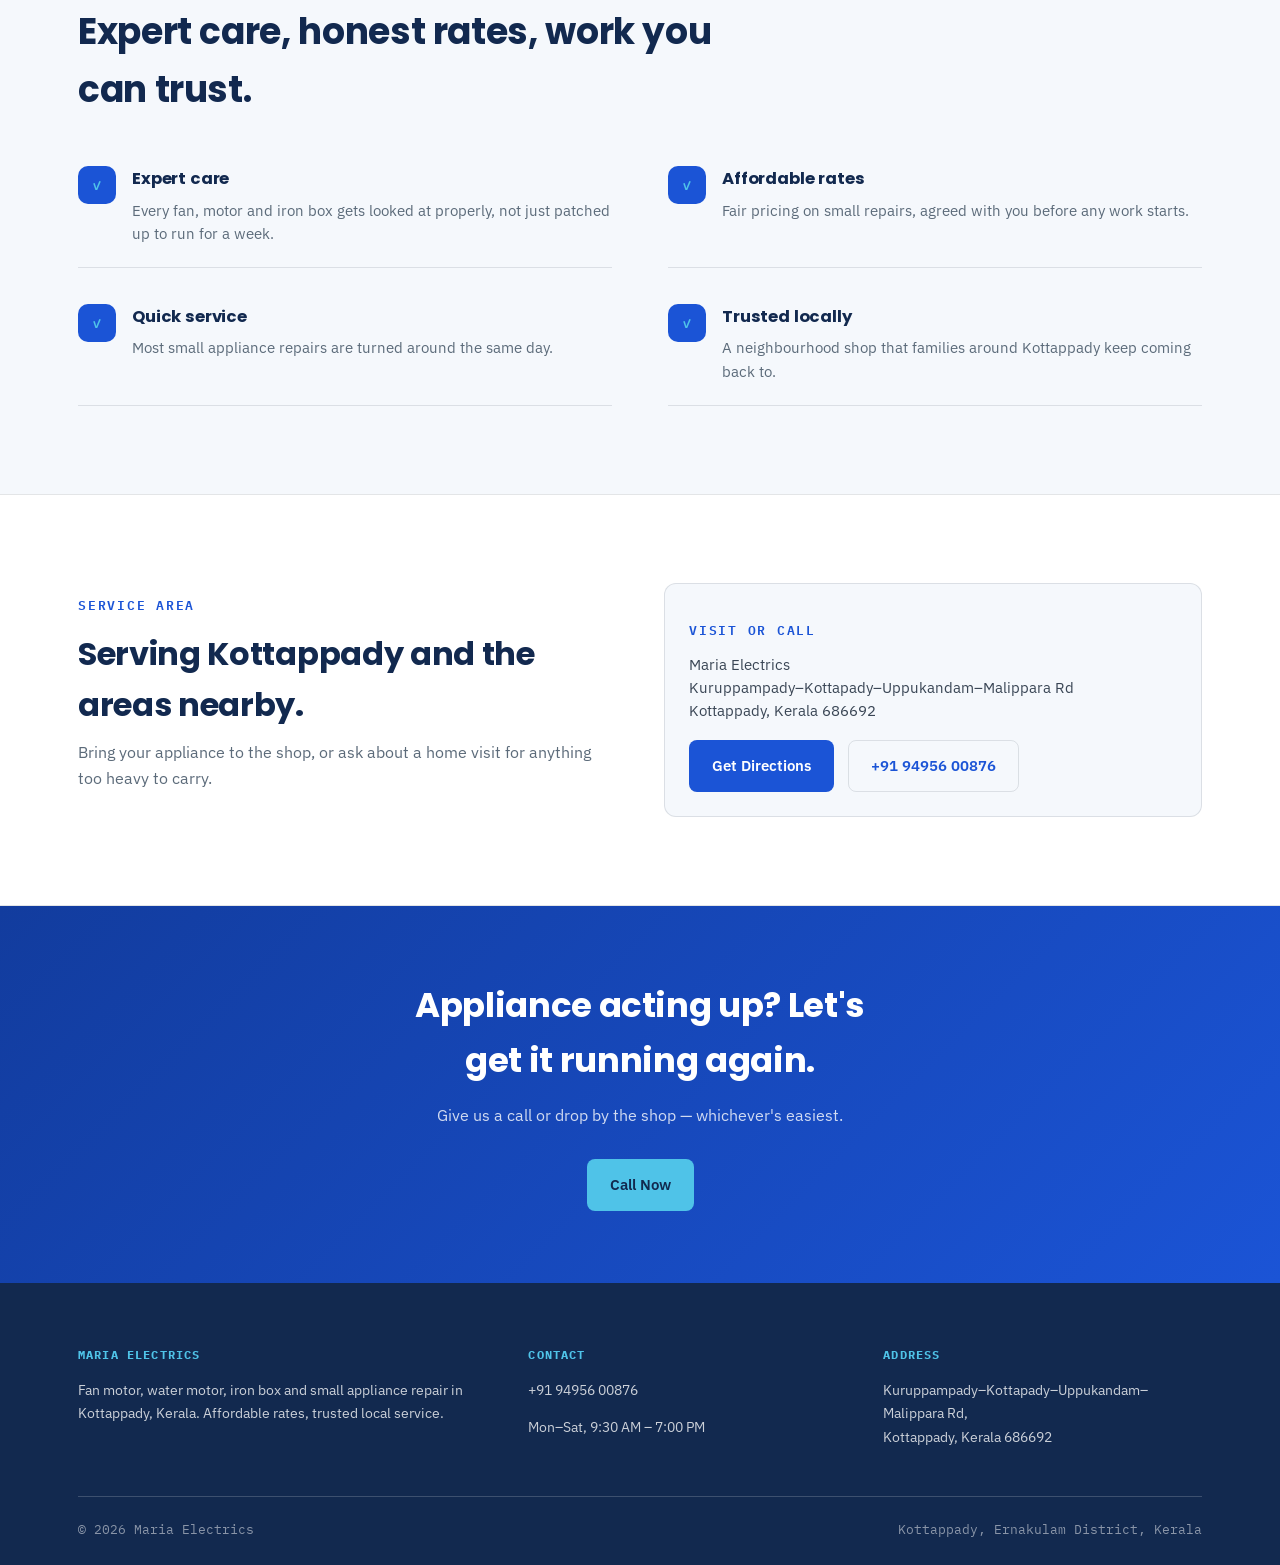
==== commit e223ab76: "Update index.html" ====
--- a/index.html
+++ b/index.html
@@ -24,7 +24,7 @@
       <a href="diagnose.html">Diagnose my appliance</a>
       <a href="inside-the-repair.html">See the interior</a>
       <a href="#area">Service area</a>
-      <a href="tel:+919847000000" class="nav-cta">Call Now</a>
+      <a href="tel:+919495600876" class="nav-cta">Call Now</a>
     </nav>
   </div>
 </header>
@@ -39,7 +39,7 @@
         <h1>Fan not spinning? Iron not heating? We'll sort it.</h1>
         <p class="lede">Maria Electrics repairs fan motors, water motors, iron boxes and other small appliances for homes around Kottappady — expert care, quick turnarounds, and rates that stay fair.</p>
         <div class="cta-row">
-          <a class="btn btn-primary" href="tel:+919847000000">Call for a Repair</a>
+          <a class="btn btn-primary" href="tel:+919495600876">Call for a Repair</a>
         </div>
       </div>
       <div class="hero-tag-wrap">
@@ -150,7 +150,7 @@
         </address>
         <div class="cta-row">
           <a class="btn btn-primary" href="https://www.google.com/search?sca_esv=02dd35fa167910c1&hl=en&authuser=0&sxsrf=APpeQntZdxmz0Cd2127L7jMZvnrsMXalaQ:1787042710454&q=maria+electric+works+kottappady+address&ludocid=1901605057177535099&sa=X&ved=2ahUKEwiLzNHv5KmWAxVCkeEIHZu9DvUQ6BN6BAgmEAI" target="_blank" rel="noopener">Get Directions</a>
-          <a class="btn btn-ghost" style="color:var(--blue); border-color:var(--line);" href="tel:+919847000000">+91 98470 00000</a>
+          <a class="btn btn-ghost" style="color:var(--blue); border-color:var(--line);" href="tel:+919495600876">+91 94956 00876</a>
         </div>
       </div>
     </div>
@@ -162,7 +162,7 @@
       <h2>Appliance acting up? Let's get it running again.</h2>
       <p>Give us a call or drop by the shop — whichever's easiest.</p>
       <div class="cta-row">
-        <a class="btn btn-primary" href="tel:+919847000000">Call Now</a>
+        <a class="btn btn-primary" href="tel:+919495600876">Call Now</a>
       </div>
     </div>
   </section>
@@ -178,8 +178,8 @@
       </div>
       <div>
         <h4>Contact</h4>
-        <p><a href="tel:+919847000000">+91 98470 00000</a></p>
-        <p>Mon–Sat, 9:00 AM – 7:00 PM</p>
+        <p><a href="tel:+919495600876">+91 94956 00876</a></p>
+        <p>Mon–Sat, 9:30 AM – 7:00 PM</p>
       </div>
       <div>
         <h4>Address</h4>
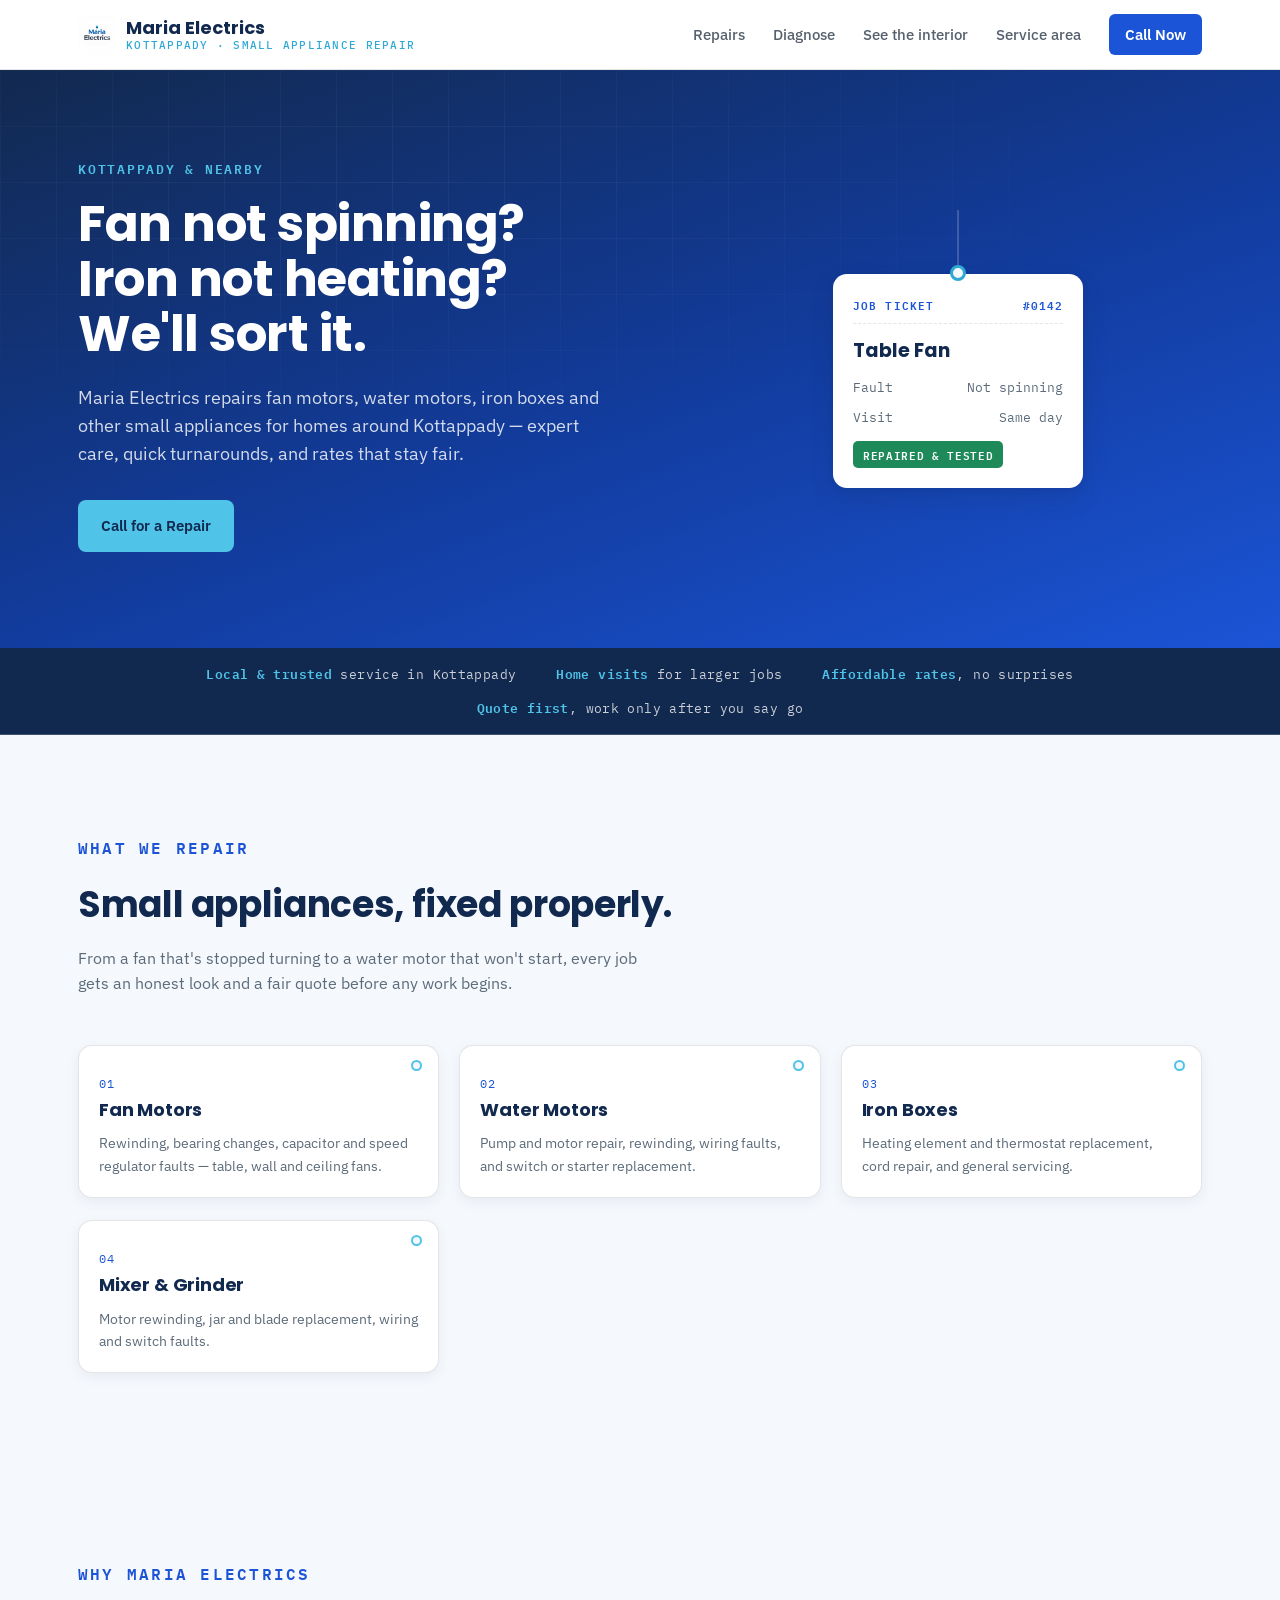
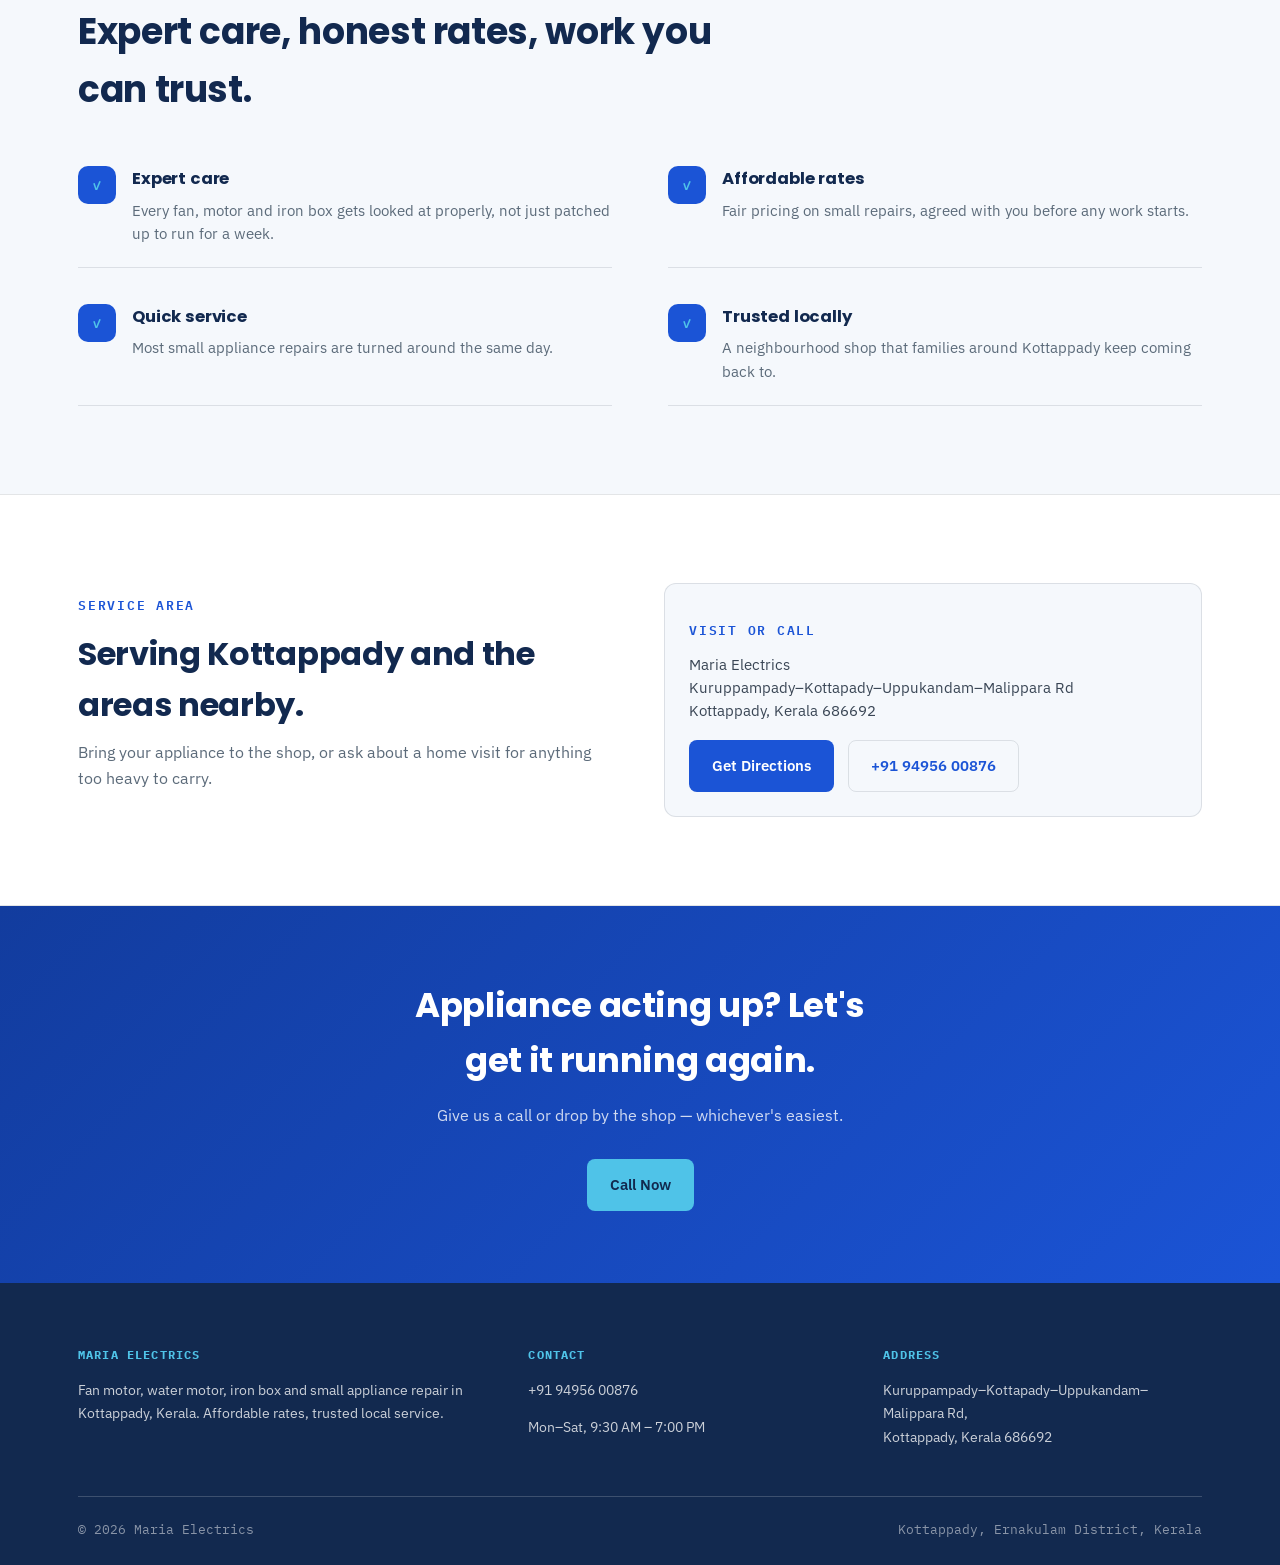
==== commit 7a1fd7d8: "Update index.html" ====
--- a/index.html
+++ b/index.html
@@ -21,7 +21,7 @@
     </a>
     <nav class="links">
       <a href="#services">Repairs</a>
-      <a href="diagnose.html">Diagnose my appliance</a>
+      <a href="diagnose.html">Diagnose</a>
       <a href="inside-the-repair.html">See the interior</a>
       <a href="#area">Service area</a>
       <a href="tel:+919495600876" class="nav-cta">Call Now</a>
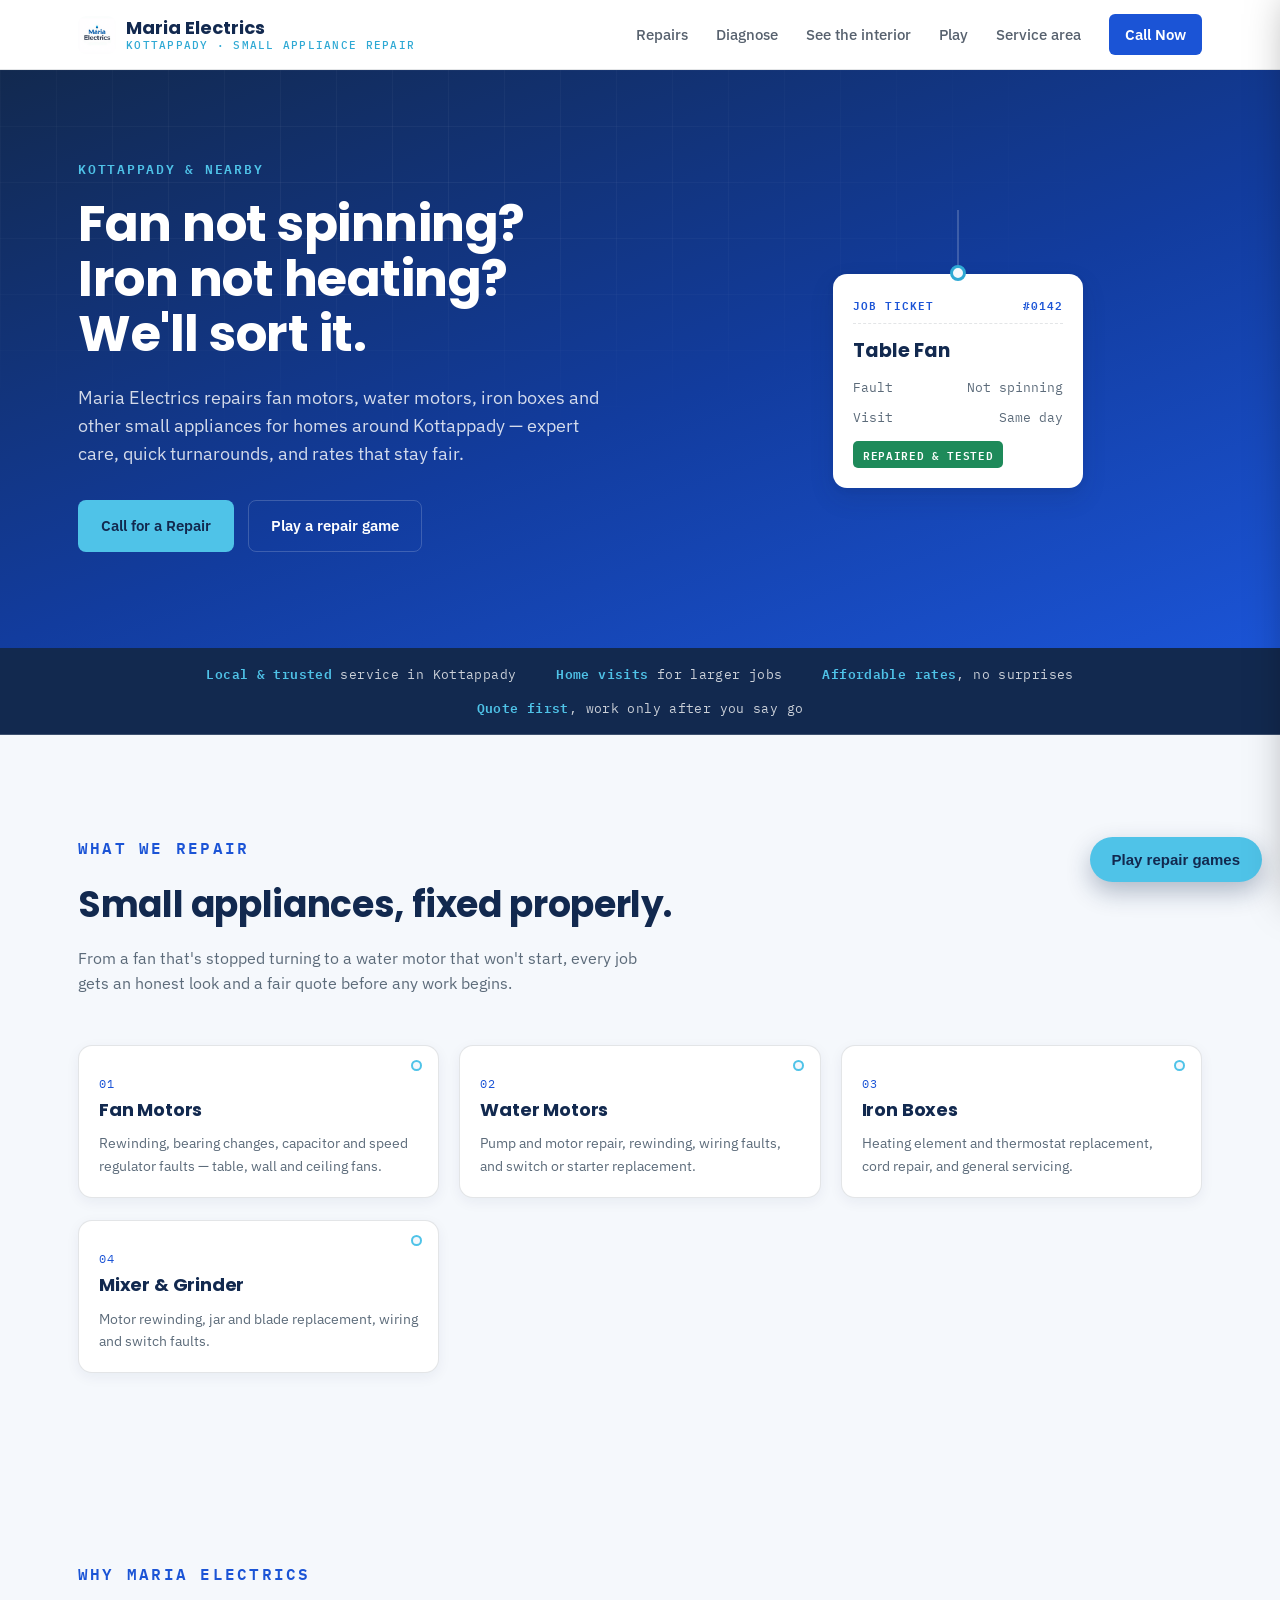
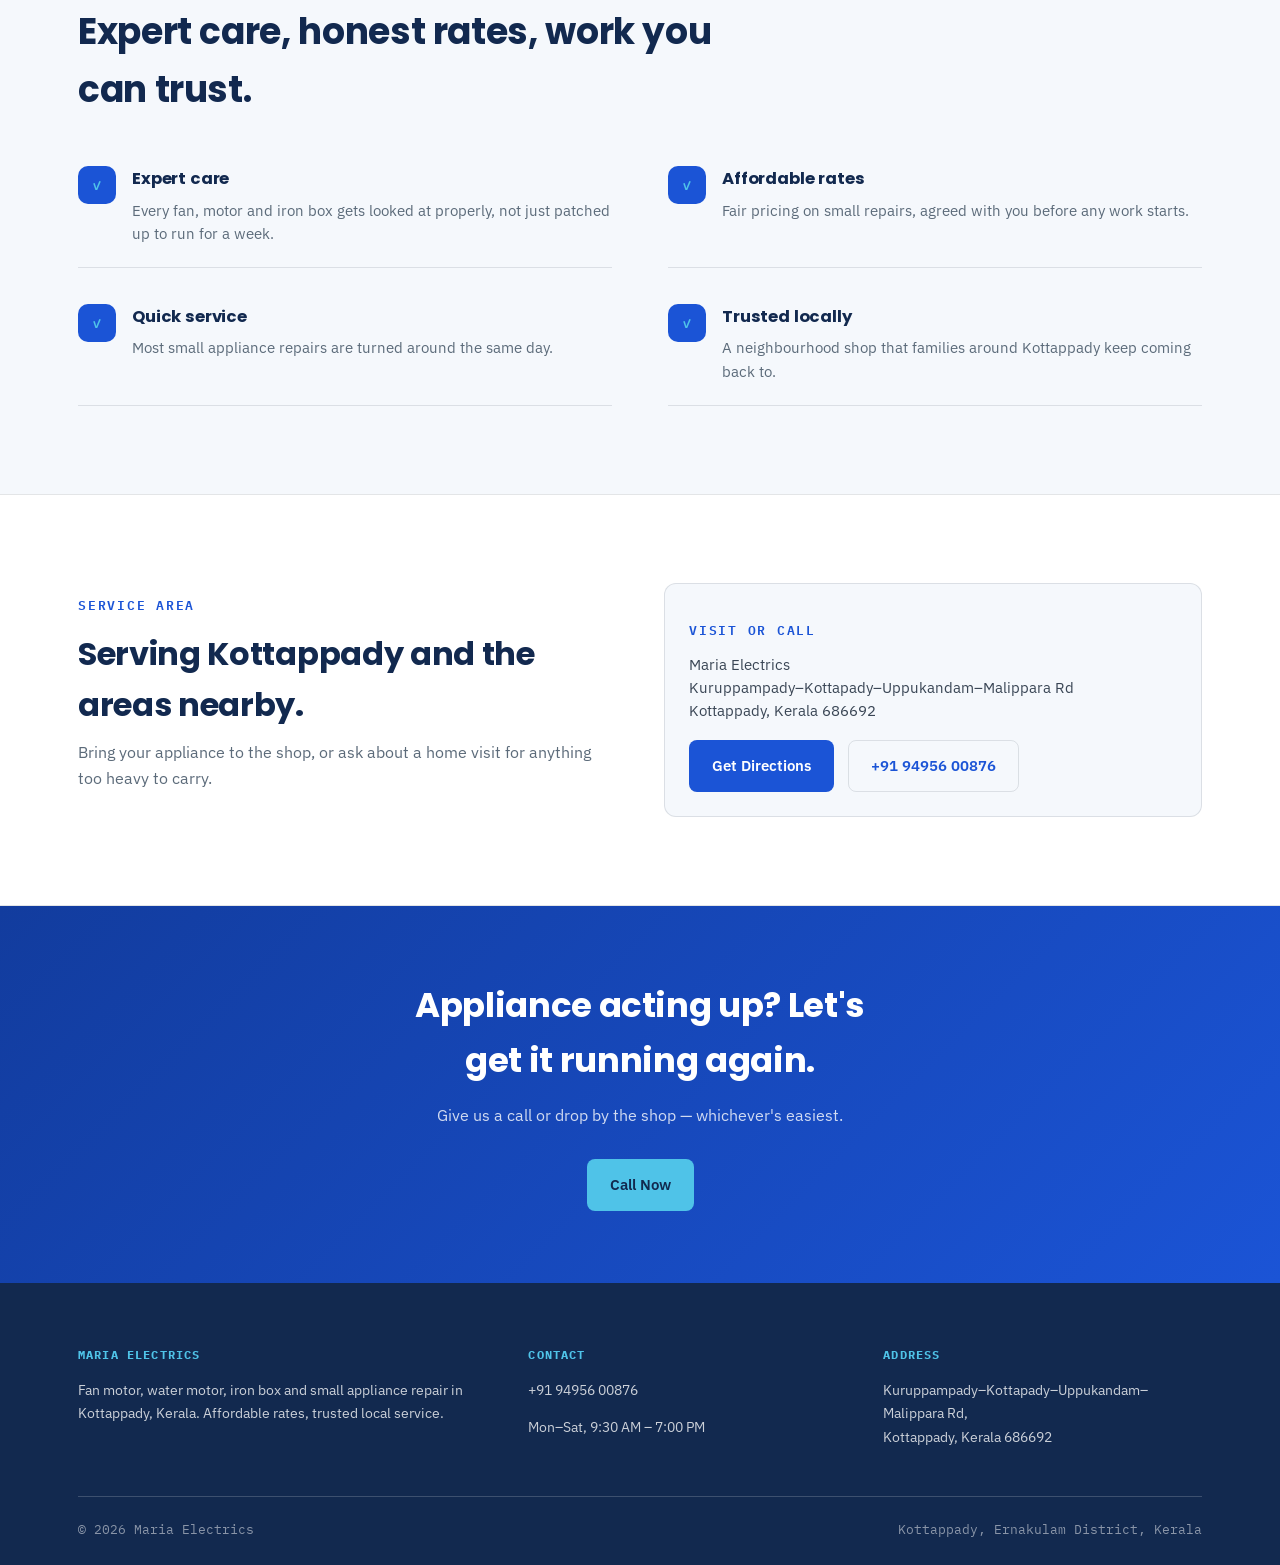
==== commit 71213adb: "added games page" ====
--- a/index.html
+++ b/index.html
@@ -10,6 +10,7 @@
 <link rel="preconnect" href="https://fonts.gstatic.com" crossorigin>
 <link href="https://fonts.googleapis.com/css2?family=Poppins:wght@500;600;700;800&family=IBM+Plex+Sans:wght@400;500;600&family=IBM+Plex+Mono:wght@500;600&display=swap" rel="stylesheet">
 <link rel="stylesheet" href="styles.css">
+<link rel="stylesheet" href="extras.css">
 </head>
 <body>
 
@@ -23,6 +24,7 @@
       <a href="#services">Repairs</a>
       <a href="diagnose.html">Diagnose</a>
       <a href="inside-the-repair.html">See the interior</a>
+      <a href="games.html">Play</a>
       <a href="#area">Service area</a>
       <a href="tel:+919495600876" class="nav-cta">Call Now</a>
     </nav>
@@ -40,6 +42,7 @@
         <p class="lede">Maria Electrics repairs fan motors, water motors, iron boxes and other small appliances for homes around Kottappady — expert care, quick turnarounds, and rates that stay fair.</p>
         <div class="cta-row">
           <a class="btn btn-primary" href="tel:+919495600876">Call for a Repair</a>
+          <button class="btn btn-ghost" data-open="core" style="cursor:pointer;font-family:inherit">Play a repair game</button>
         </div>
       </div>
       <div class="hero-tag-wrap">
@@ -197,5 +200,6 @@
   document.getElementById('year').textContent = new Date().getFullYear();
 </script>
 
+<script src="extras.js"></script>
 </body>
-</html>
+</html>
--- a/extras.css
+++ b/extras.css
@@ -0,0 +1,39 @@
+/* Maria Electrics: floating repair games + mobile side menu */
+.fab{position:fixed;right:max(18px,env(safe-area-inset-right));bottom:max(18px,env(safe-area-inset-bottom));z-index:60;background:var(--cyan);color:var(--blue-ink);border:0;border-radius:999px;padding:14px 22px;font:600 15px 'Poppins',sans-serif;box-shadow:0 10px 24px rgba(18,41,79,.3);cursor:pointer}
+.fab:hover{background:#7ad4ee}
+.scrim{position:fixed;inset:0;background:rgba(18,41,79,.55);opacity:0;pointer-events:none;transition:opacity .25s;z-index:90}
+.scrim.on{opacity:1;pointer-events:auto}
+.dock{position:fixed;top:0;right:0;height:100dvh;width:min(440px,100vw);background:var(--blue-ink);color:#fff;z-index:100;display:flex;flex-direction:column;transform:translateX(105%);transition:transform .3s ease;padding-top:env(safe-area-inset-top);padding-bottom:env(safe-area-inset-bottom);box-shadow:-12px 0 40px rgba(0,0,0,.35)}
+.dock.open{transform:none}
+.d-top{display:flex;align-items:center;gap:6px;padding:12px 14px;border-bottom:1px solid var(--line-on-blue)}
+.d-top button{font:600 13px 'IBM Plex Sans',sans-serif;color:#fff;background:transparent;border:1px solid var(--line-on-blue);border-radius:6px;padding:8px 10px;cursor:pointer}
+.d-top button.on{background:var(--cyan);color:var(--blue-ink);border-color:var(--cyan)}
+.d-top .x{margin-left:auto;font-size:18px;line-height:1;padding:7px 11px}
+.stage{flex:1;min-height:0;padding:8px 10px}
+#cv{width:100%;height:100%;object-fit:contain;touch-action:none;display:block;border-radius:12px}
+.d-info{padding:8px 16px 4px;min-height:58px}
+#msg{font:600 15px 'Poppins',sans-serif}
+#sub{font:500 12.5px 'IBM Plex Mono',monospace;color:var(--cyan);margin-top:2px}
+#tools{display:none;gap:8px;padding:4px 12px 8px}
+#tools.on{display:flex}
+#tools button{flex:1;font:600 12.5px 'IBM Plex Sans',sans-serif;padding:11px 4px;border-radius:8px;border:1.5px solid var(--line-on-blue);background:transparent;color:#fff;cursor:pointer}
+#tools button.on{background:var(--cyan);color:var(--blue-ink);border-color:var(--cyan)}
+.d-call{display:block;text-align:center;padding:12px;border-top:1px solid var(--line-on-blue);font-size:13.5px;color:rgba(255,255,255,.8);text-decoration:none}
+.d-call strong{color:var(--cyan)}
+/* ---- mobile side menu ---- */
+.menu-btn{display:none;width:44px;height:44px;border:1px solid var(--line);border-radius:8px;background:#fff;cursor:pointer;flex-direction:column;align-items:center;justify-content:center;gap:5px;padding:0}
+.menu-btn span{display:block;width:20px;height:2px;background:var(--blue-ink);transition:transform .2s,opacity .2s}
+body.menu-open .menu-btn span:nth-child(1){transform:translateY(7px) rotate(45deg)}
+body.menu-open .menu-btn span:nth-child(2){opacity:0}
+body.menu-open .menu-btn span:nth-child(3){transform:translateY(-7px) rotate(-45deg)}
+.menu-scrim{position:fixed;inset:0;background:rgba(18,41,79,.5);opacity:0;pointer-events:none;transition:opacity .25s;z-index:45}
+@media(max-width:760px){
+.menu-btn{display:flex;position:relative;z-index:2}
+header nav.links{position:fixed;top:0;right:0;height:100dvh;width:min(300px,82vw);background:#fff;flex-direction:column;align-items:stretch;gap:4px;padding:84px 20px 24px;box-shadow:-12px 0 40px rgba(18,41,79,.25);transform:translateX(105%);transition:transform .28s ease,visibility .28s;z-index:1;visibility:hidden}
+body.menu-open header nav.links{transform:none;visibility:visible}
+header nav.links a:not(.nav-cta){display:block;padding:14px 12px;border-radius:8px;font-size:16px;opacity:1}
+header nav.links a:not(.nav-cta):hover{background:var(--paper)}
+header nav.links .nav-cta{text-align:center;margin-top:12px;padding:14px 16px}
+body.menu-open .menu-scrim{opacity:1;pointer-events:auto}
+body.menu-open .fab{display:none}
+}
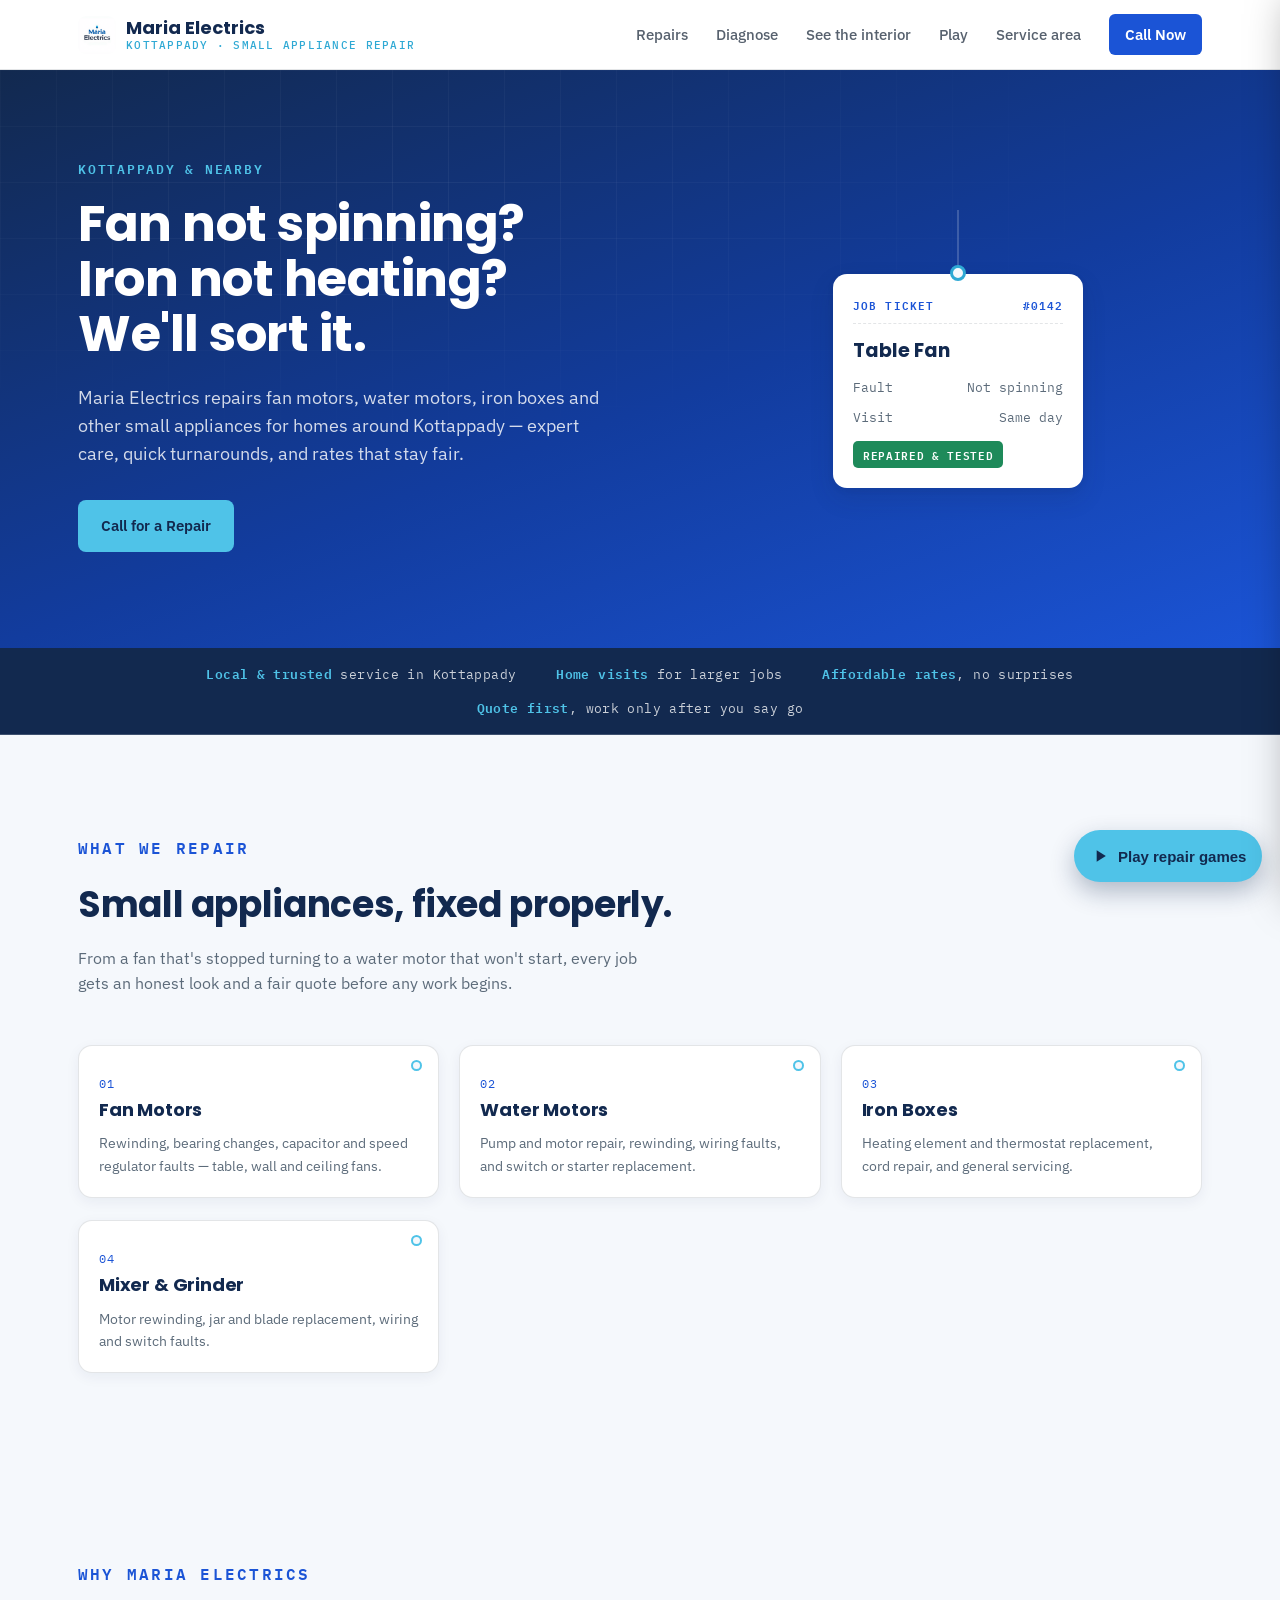
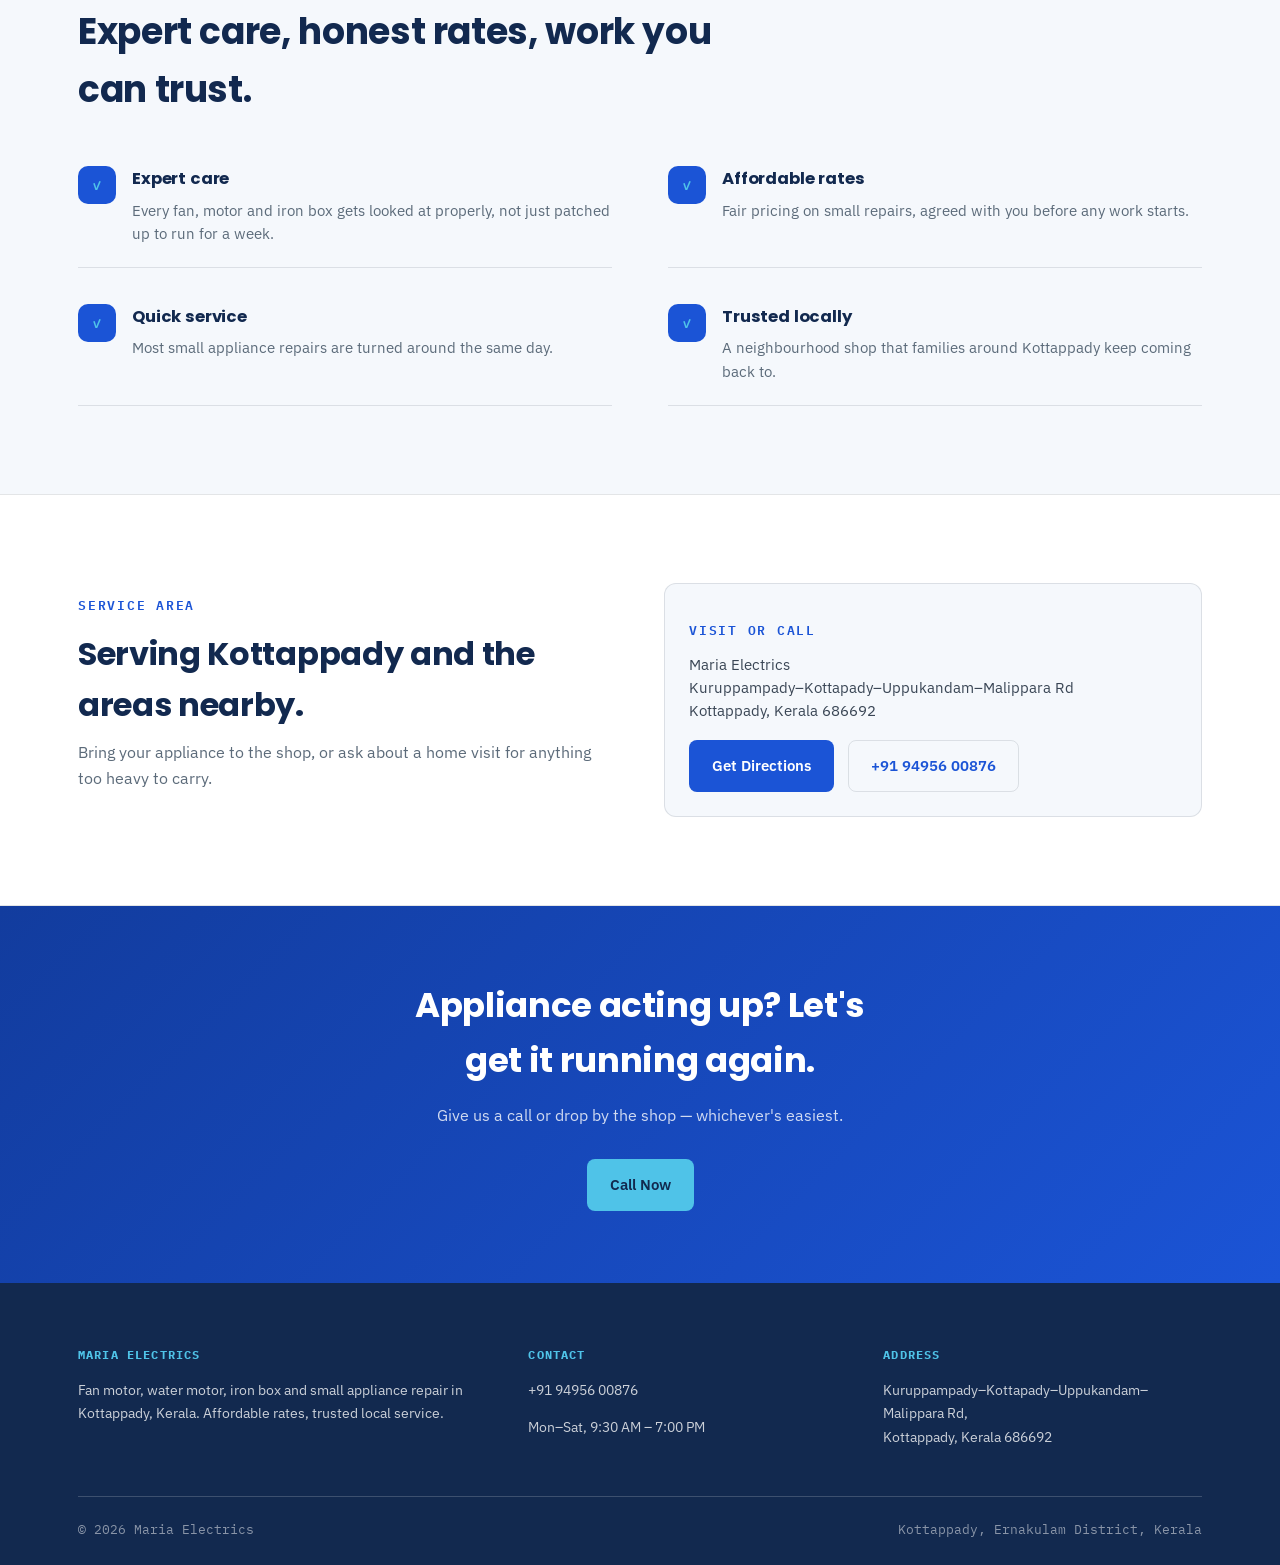
==== commit 357bc52b: "Update index.html" ====
--- a/index.html
+++ b/index.html
@@ -42,7 +42,6 @@
         <p class="lede">Maria Electrics repairs fan motors, water motors, iron boxes and other small appliances for homes around Kottappady — expert care, quick turnarounds, and rates that stay fair.</p>
         <div class="cta-row">
           <a class="btn btn-primary" href="tel:+919495600876">Call for a Repair</a>
-          <button class="btn btn-ghost" data-open="core" style="cursor:pointer;font-family:inherit">Play a repair game</button>
         </div>
       </div>
       <div class="hero-tag-wrap">
@@ -202,4 +201,4 @@
 
 <script src="extras.js"></script>
 </body>
-</html>+</html>
--- a/extras.css
+++ b/extras.css
@@ -18,8 +18,6 @@
 #tools.on{display:flex}
 #tools button{flex:1;font:600 12.5px 'IBM Plex Sans',sans-serif;padding:11px 4px;border-radius:8px;border:1.5px solid var(--line-on-blue);background:transparent;color:#fff;cursor:pointer}
 #tools button.on{background:var(--cyan);color:var(--blue-ink);border-color:var(--cyan)}
-.d-call{display:block;text-align:center;padding:12px;border-top:1px solid var(--line-on-blue);font-size:13.5px;color:rgba(255,255,255,.8);text-decoration:none}
-.d-call strong{color:var(--cyan)}
 /* ---- mobile side menu ---- */
 .menu-btn{display:none;width:44px;height:44px;border:1px solid var(--line);border-radius:8px;background:#fff;cursor:pointer;flex-direction:column;align-items:center;justify-content:center;gap:5px;padding:0}
 .menu-btn span{display:block;width:20px;height:2px;background:var(--blue-ink);transition:transform .2s,opacity .2s}
@@ -37,3 +35,8 @@
 body.menu-open .menu-scrim{opacity:1;pointer-events:auto}
 body.menu-open .fab{display:none}
 }
+
+/* ---- play button: icon + label, collapses to a circle on scroll (all pages) ---- */
+.fab{display:inline-flex;align-items:center;justify-content:center;height:52px;min-width:52px;padding:0 16px;will-change:transform,opacity}
+.fab-ic{flex:none}
+.fab-tx{display:inline-block;overflow:hidden;white-space:nowrap;margin-left:8px}
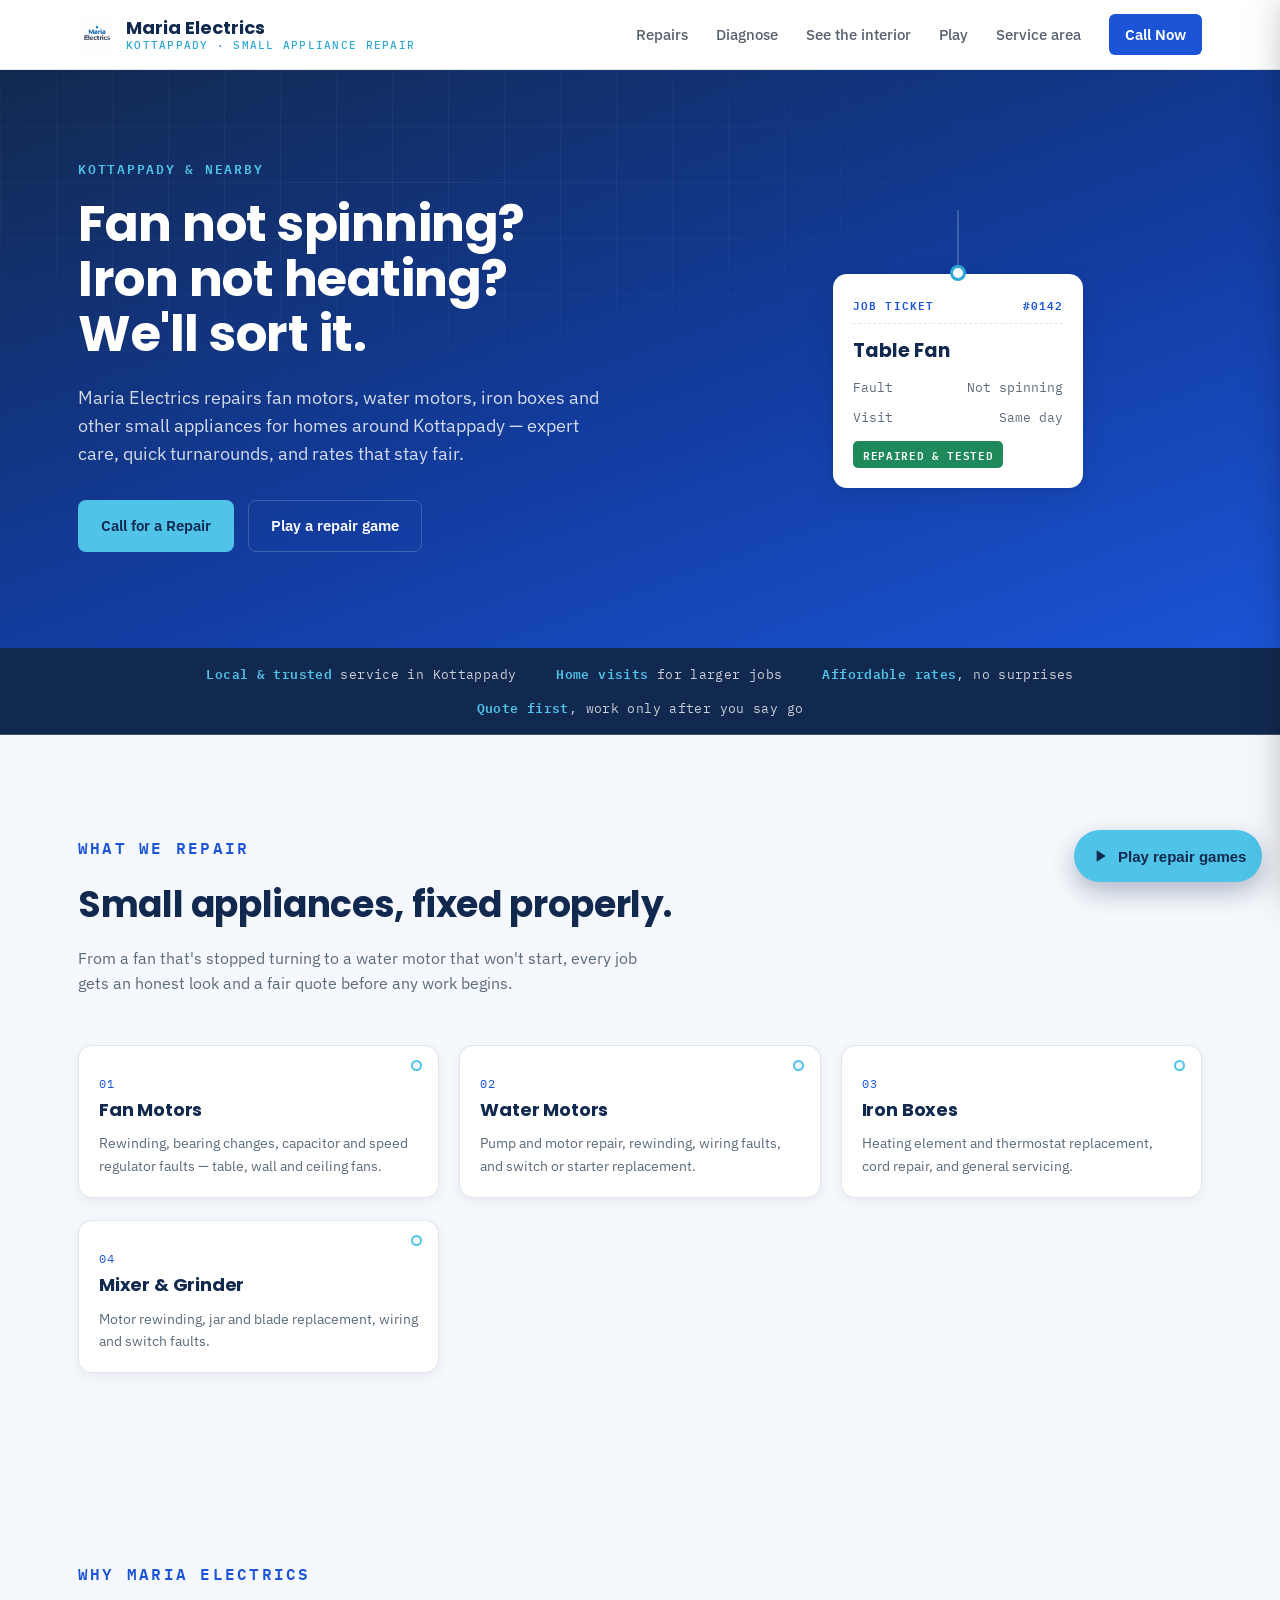
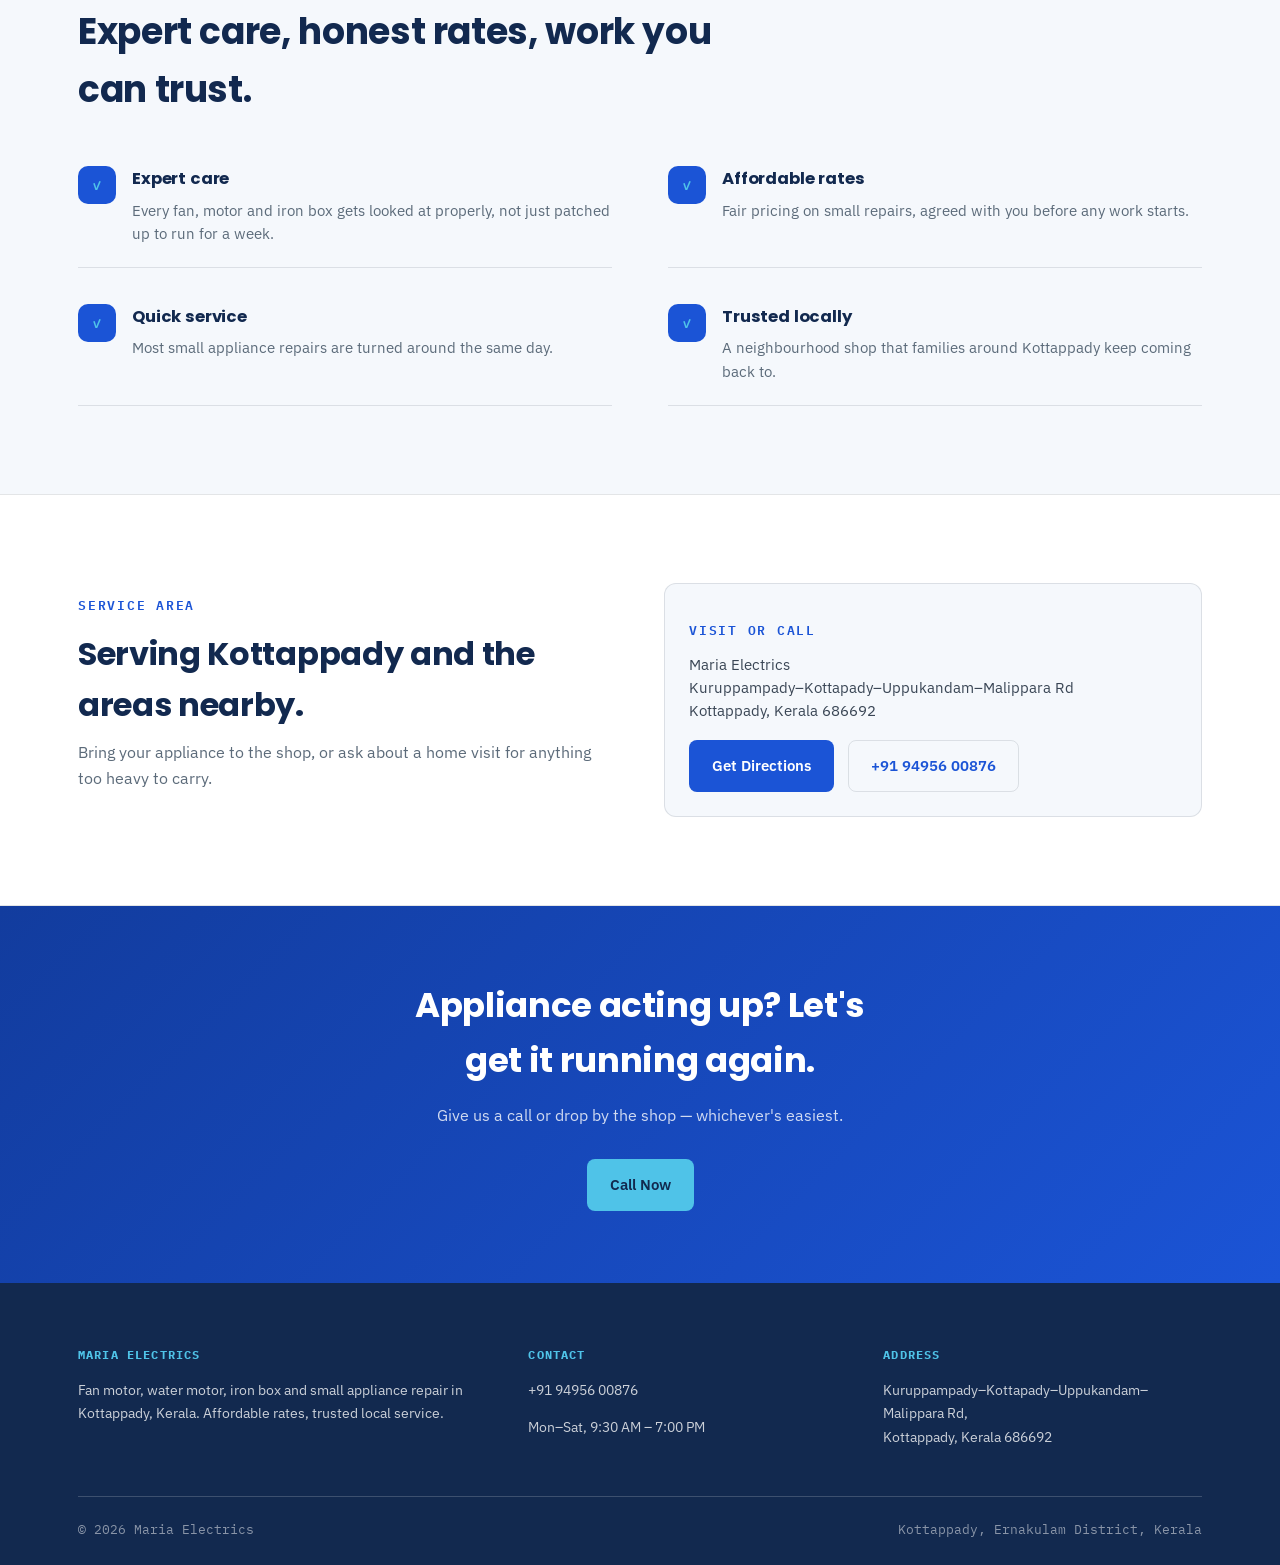
==== commit e49aec4e: "Add files via upload" ====
--- a/index.html
+++ b/index.html
@@ -42,6 +42,7 @@
         <p class="lede">Maria Electrics repairs fan motors, water motors, iron boxes and other small appliances for homes around Kottappady — expert care, quick turnarounds, and rates that stay fair.</p>
         <div class="cta-row">
           <a class="btn btn-primary" href="tel:+919495600876">Call for a Repair</a>
+          <button class="btn btn-ghost" data-open="catch" style="cursor:pointer;font-family:inherit">Play a repair game</button>
         </div>
       </div>
       <div class="hero-tag-wrap">
@@ -201,4 +202,4 @@
 
 <script src="extras.js"></script>
 </body>
-</html>
+</html>
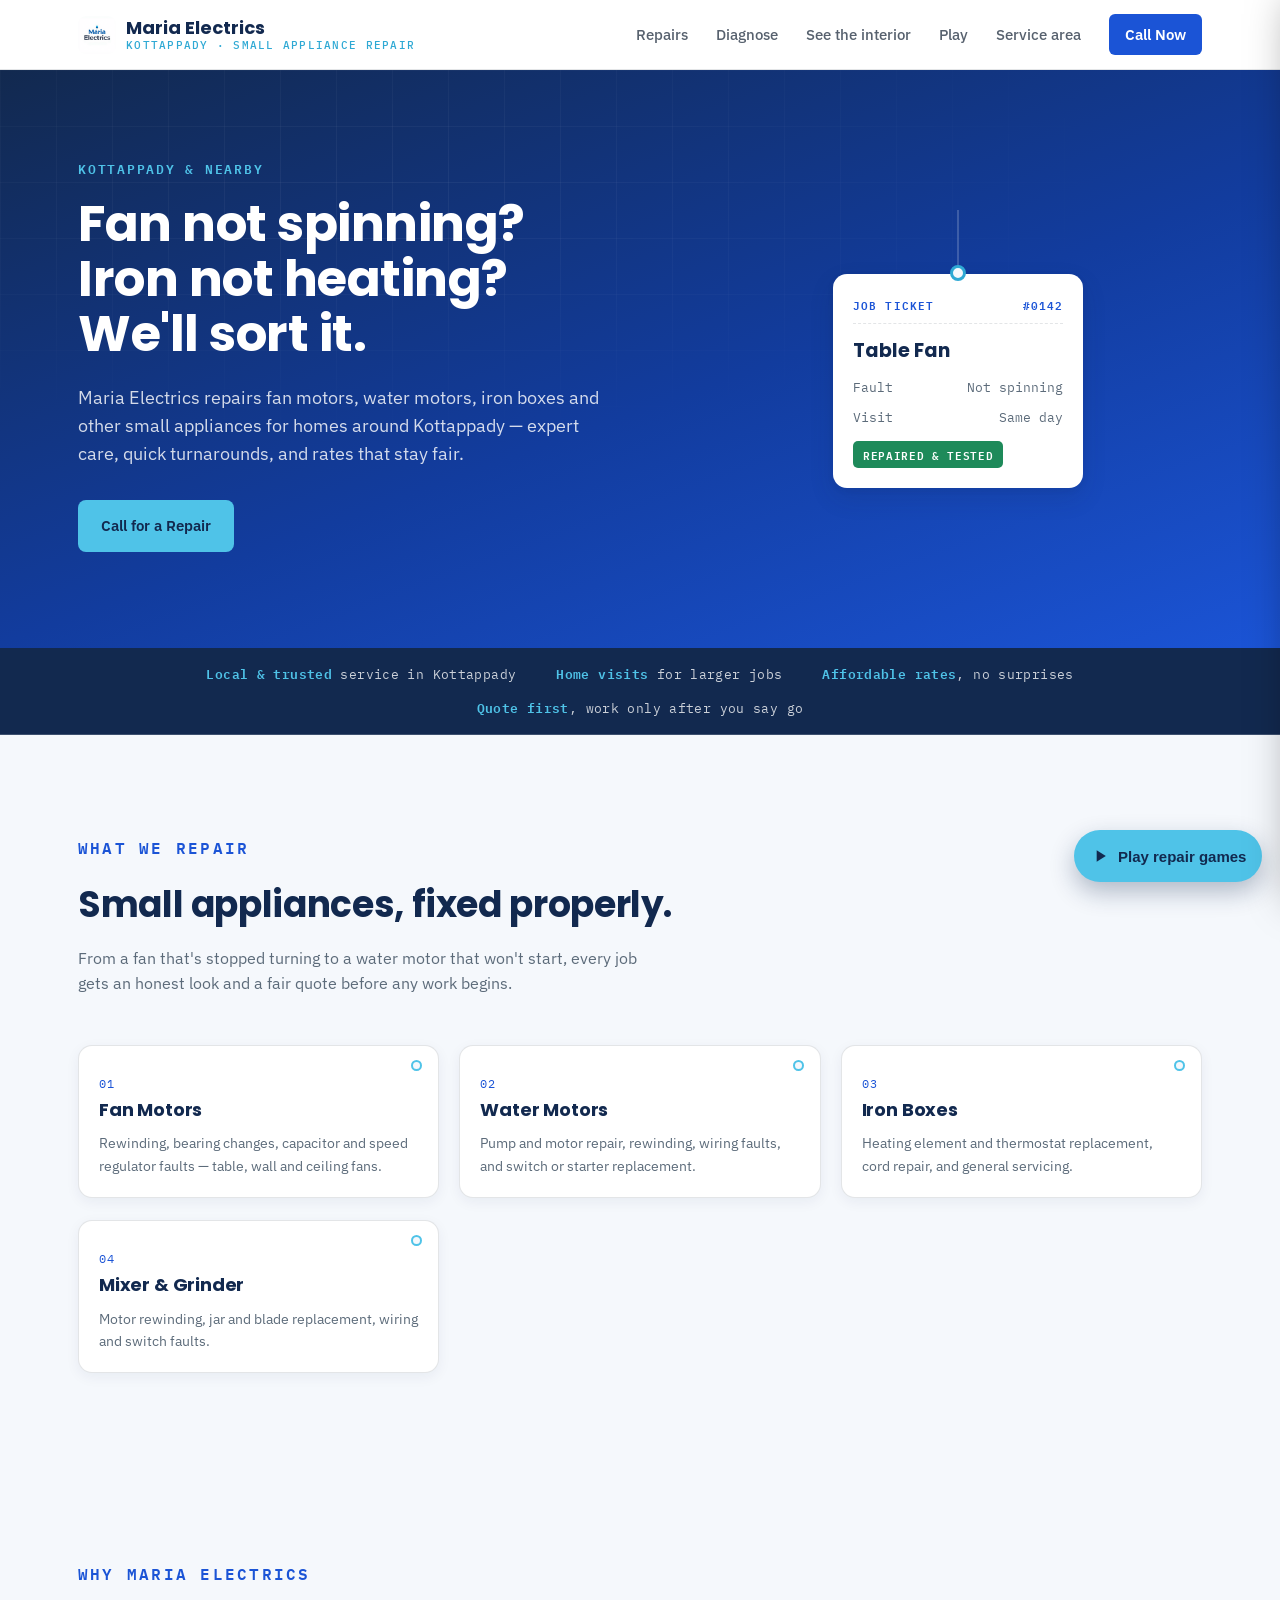
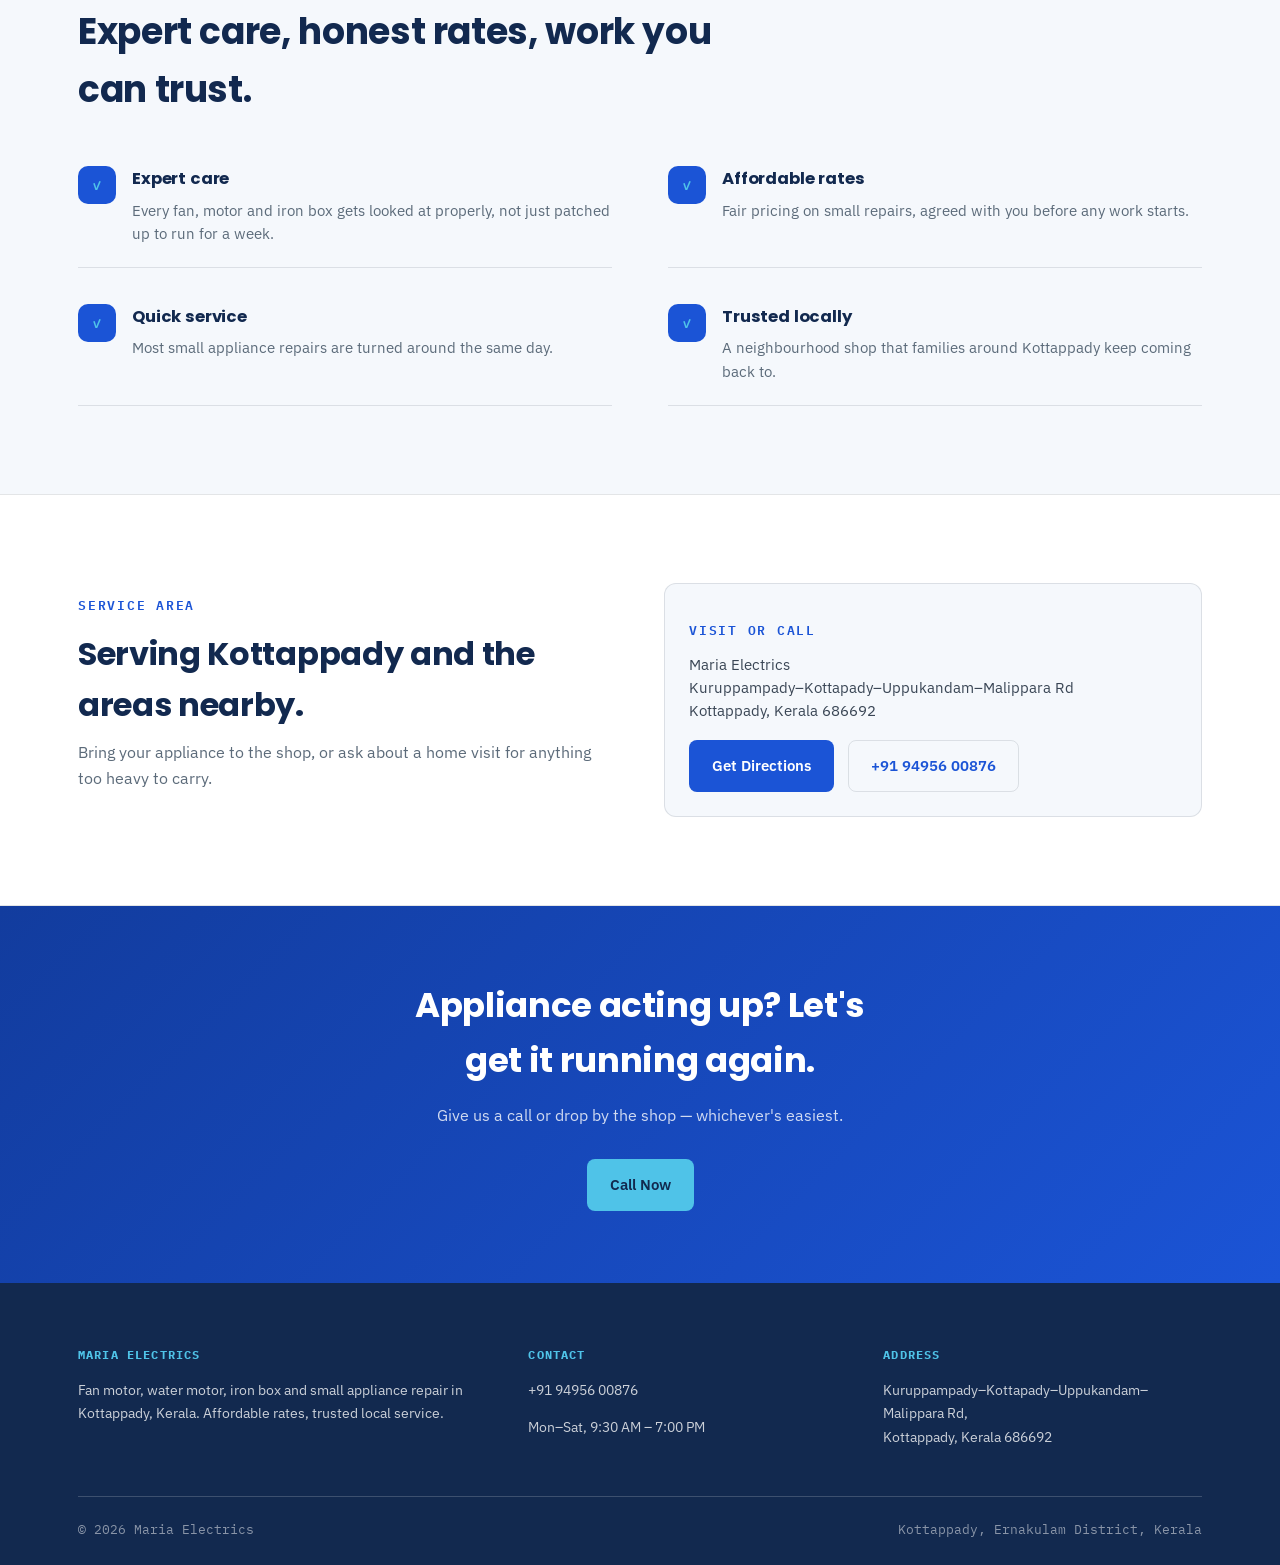
==== commit 8230edaa: "Update index.html" ====
--- a/index.html
+++ b/index.html
@@ -42,7 +42,6 @@
         <p class="lede">Maria Electrics repairs fan motors, water motors, iron boxes and other small appliances for homes around Kottappady — expert care, quick turnarounds, and rates that stay fair.</p>
         <div class="cta-row">
           <a class="btn btn-primary" href="tel:+919495600876">Call for a Repair</a>
-          <button class="btn btn-ghost" data-open="catch" style="cursor:pointer;font-family:inherit">Play a repair game</button>
         </div>
       </div>
       <div class="hero-tag-wrap">
@@ -202,4 +201,4 @@
 
 <script src="extras.js"></script>
 </body>
-</html>+</html>
